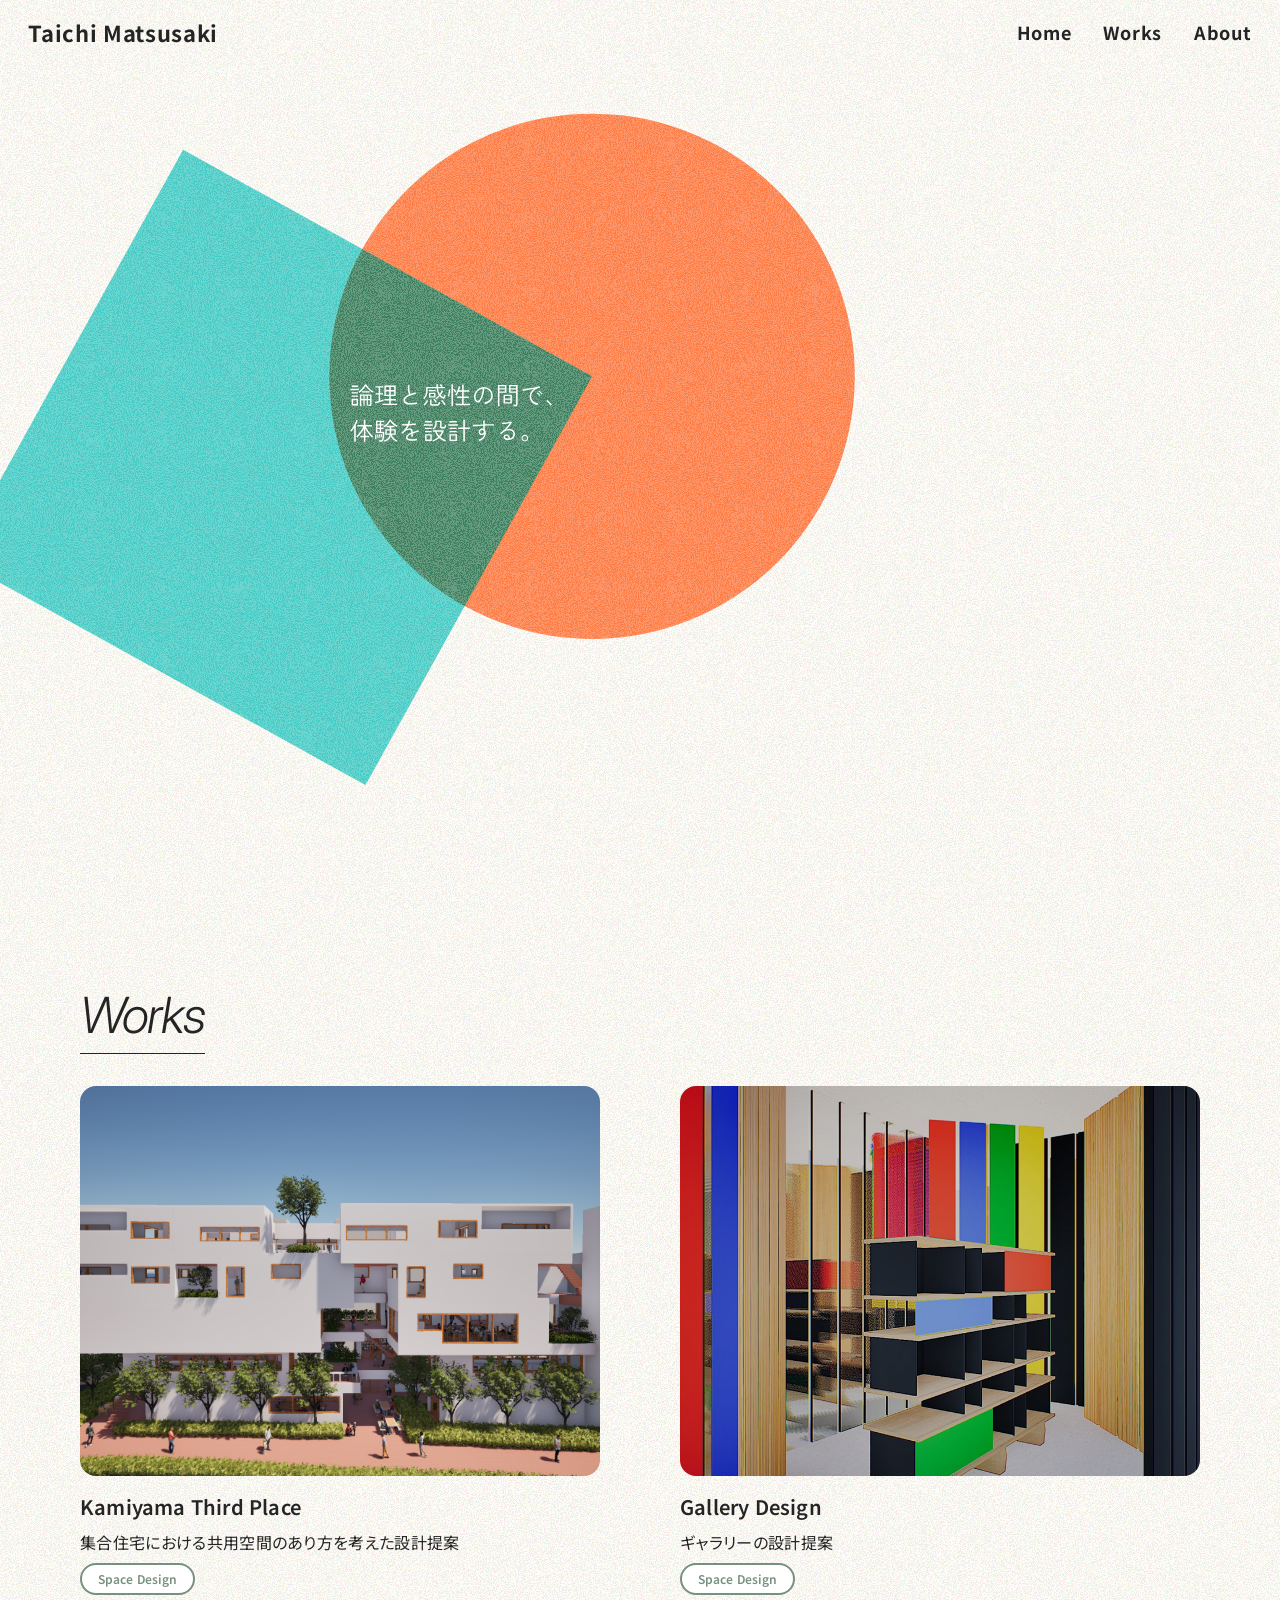
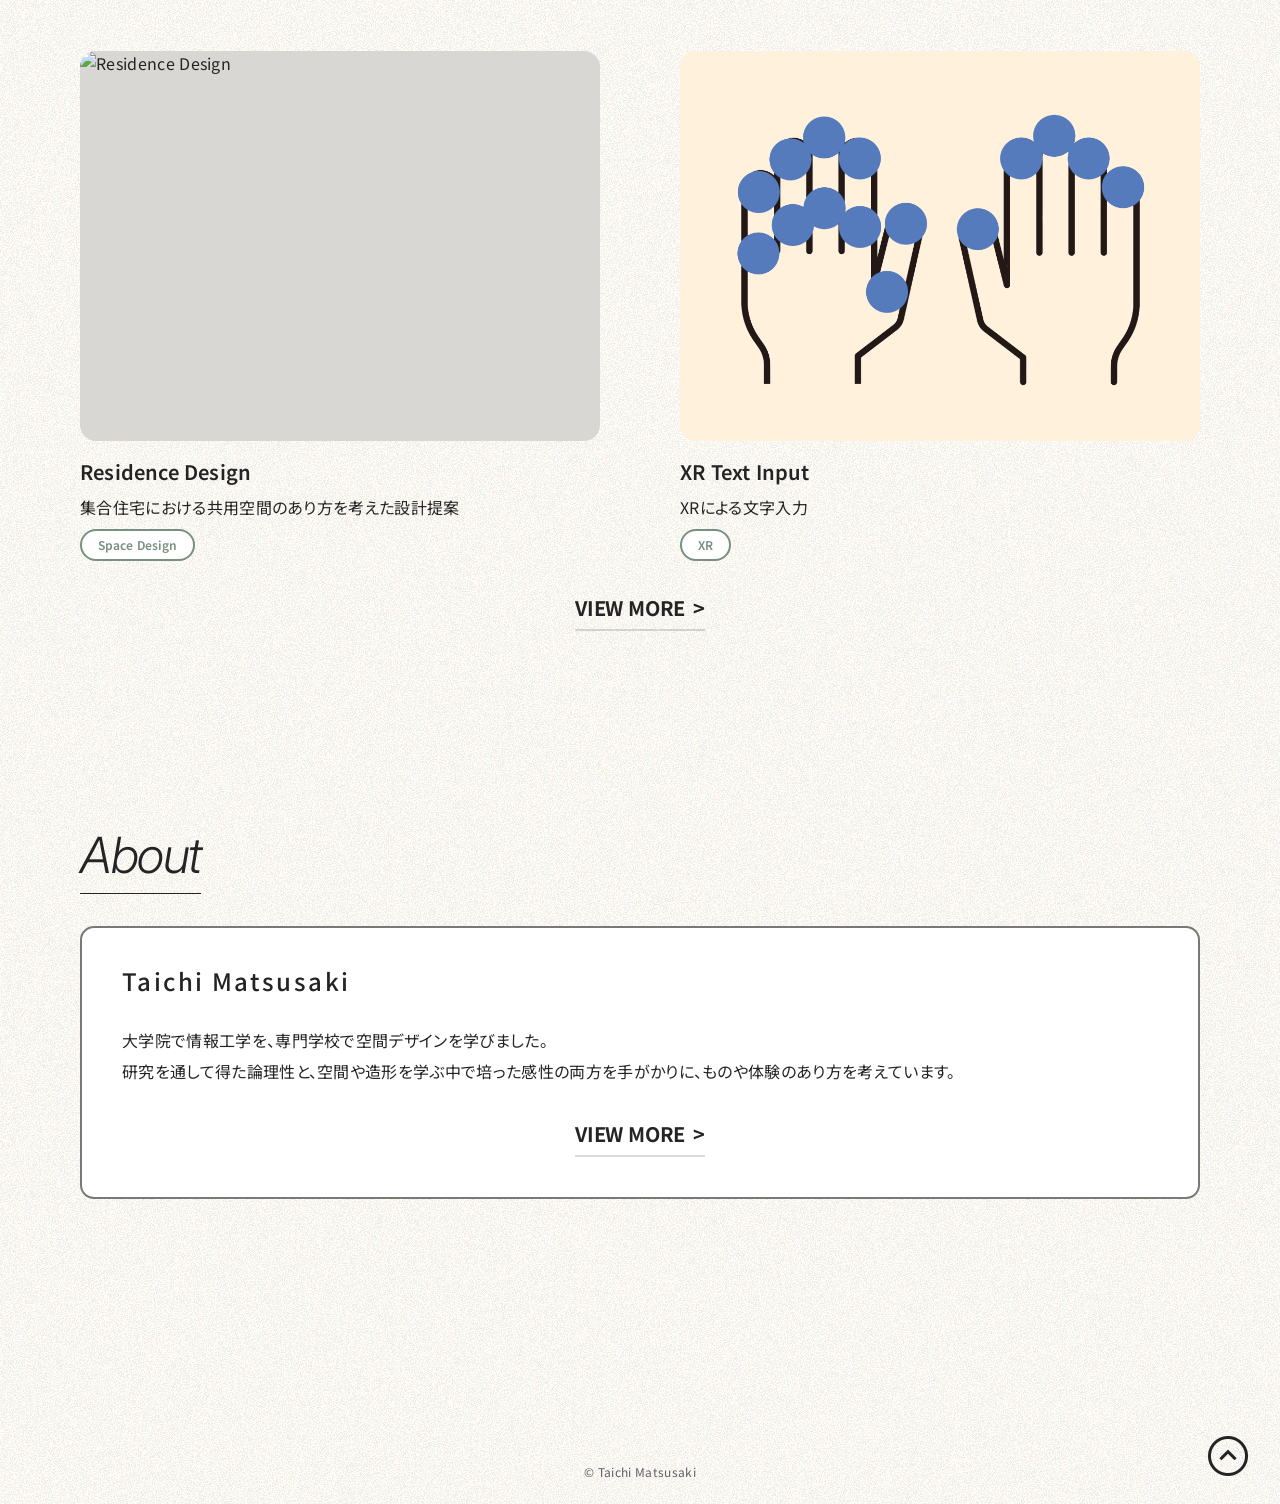
==== index.html @ 53a99a80 "Initial portfolio site" ====
<!DOCTYPE html>
<html lang="ja">
  <head>
    <meta charset="UTF-8" />
    <meta name="viewport" content="width=device-width, initial-scale=1.0" />
    <title>Taichi Matsusaki Portfolio</title>
    <link rel="stylesheet" href="./styles.css" />
    <script>
      window.addEventListener("load", () => {
        const navigationEntry = performance.getEntriesByType?.("navigation")?.[0];
        const isReload =
          navigationEntry?.type === "reload" ||
          (!navigationEntry && window.performance?.navigation?.type === 1);

        if (isReload) {
          window.scrollTo(0, 0);
        }

        document.body.classList.add("page-ready");

        const menuButton = document.querySelector(".top-menu-toggle");
        const navigation = document.querySelector(".top-nav");

        if (!menuButton || !navigation) {
          return;
        }

        const closeMenu = () => {
          menuButton.setAttribute("aria-expanded", "false");
          document.body.classList.remove("nav-open");
        };

        menuButton.addEventListener("click", () => {
          const expanded = menuButton.getAttribute("aria-expanded") === "true";
          menuButton.setAttribute("aria-expanded", String(!expanded));
          document.body.classList.toggle("nav-open", !expanded);
        });

        navigation.querySelectorAll("a").forEach((link) => {
          link.addEventListener("click", closeMenu);
        });

        window.matchMedia("(min-width: 641px)").addEventListener("change", (event) => {
          if (event.matches) {
            closeMenu();
          }
        });
      });
    </script>
  </head>
  <body class="top-entry">
    <div class="page-shell top-page" id="top">
      <header class="top-header">
        <a class="top-logo" href="./index.html">Taichi Matsusaki</a>
        <button
          class="top-menu-toggle material-symbols-outlined"
          type="button"
          aria-label="メニューを開く"
          aria-controls="top-navigation"
          aria-expanded="false"
        >
          menu
        </button>
        <nav class="top-nav" id="top-navigation" aria-label="Primary navigation">
          <a href="./index.html">Home</a>
          <a href="./works/index.html">Works</a>
          <a href="./about/index.html">About</a>
        </nav>
      </header>

      <main class="top-main">
        <section class="top-hero">
          <div class="hero-art" aria-hidden="true">
            <img src="./images/motif.svg" alt="" />
          </div>
        </section>

        <section class="works-section" id="works">
          <div class="section-title">
            <h2>Works</h2>
          </div>

          <div class="works-grid">
            <article class="work-item">
              <a class="work-link" href="./works/works_detail/index.html">
                <div class="work-thumb">
                  <img src="./images/Kamiyama_thumb.png" alt="Kamiyama Third Place" />
                </div>
                <div class="work-body">
                  <h3>Kamiyama Third Place</h3>
                  <p>集合住宅における共用空間のあり方を考えた設計提案</p>
                  <span class="work-chip">Space Design</span>
                </div>
              </a>
            </article>

            <article class="work-item">
              <a class="work-link" href="./works/works_detail/index.html">
                <div class="work-thumb">
                  <img src="./images/gallery-design-thumb.jpg" alt="Gallery Design" />
                </div>
                <div class="work-body">
                  <h3>Gallery Design</h3>
                  <p>ギャラリーの設計提案</p>
                  <span class="work-chip">Space Design</span>
                </div>
              </a>
            </article>

            <article class="work-item">
              <a class="work-link" href="./works/works_detail/index.html">
                <div class="work-thumb">
                  <img src="./images/residence_thumb.png" alt="Residence Design" />
                </div>
                <div class="work-body">
                  <h3>Residence Design</h3>
                  <p>集合住宅における共用空間のあり方を考えた設計提案</p>
                  <span class="work-chip">Space Design</span>
                </div>
              </a>
            </article>

            <article class="work-item work-item-xr">
              <a class="work-link" href="./works/works_detail/index.html">
                <div class="work-thumb">
                  <img src="./images/xrInput_thumb.png" alt="XR Text Input" />
                </div>
                <div class="work-body">
                  <h3>XR Text Input</h3>
                  <p>XRによる文字入力</p>
                  <span class="work-chip">XR</span>
                </div>
              </a>
            </article>
          </div>

          <div class="works-more">
            <a href="./works/index.html">VIEW MORE</a>
          </div>
        </section>

        <section class="about-section-top" id="about">
          <div class="section-title">
            <h2>About</h2>
          </div>

          <div class="about-card">
            <h3>Taichi Matsusaki</h3>
            <p>
              大学院で情報工学を、専門学校で空間デザインを学びました。<br />
              研究を通して得た論理性と、空間や造形を学ぶ中で培った感性の両方を手がかりに、ものや体験のあり方を考えています。
            </p>
            <a class="about-card-link" href="./about/index.html">VIEW MORE</a>
          </div>
        </section>
      </main>

      <footer class="top-footer">
        <p>© Taichi Matsusaki</p>
        <a class="back-to-top material-symbols-outlined" href="#top" aria-label="ページ上部へ戻る">expand_circle_up</a>
      </footer>
    </div>
  </body>
</html>
---- styles.css ----
@import url("https://fonts.googleapis.com/css2?family=Inter:ital,wght@1,300;1,400;1,500&family=Material+Symbols+Outlined:opsz,wght,FILL,GRAD@48,400,0,0&family=Noto+Sans+JP:wght@400;500;600;700&family=Zen+Kaku+Gothic+New:wght@300;400;500;700&display=swap");

:root {
  --bg: #fffdf7;
  --text: #242424;
  --muted: #5f6166;
  --accent-green: #78907f;
  --line: rgba(36, 36, 36, 0.16);
  --soft-line: rgba(36, 36, 36, 0.1);
  --accent: #2f47a5;
  --surface: #fbfbf8;
  --card: #ffffff;
  --page-pad: 24px;
  --logo-font: "Noto Sans JP", "Helvetica Neue", Arial, sans-serif;
  --title-font: "Zen Kaku Gothic New", "Noto Sans JP", sans-serif;
  --body-font: "Noto Sans JP", "Helvetica Neue", Arial, sans-serif;
  --shell-pad: clamp(20px, 2.22vw, 32px);
  --bg-image-size: cover;
}

* {
  box-sizing: border-box;
}

html,
body {
  margin: 0;
  min-height: 100%;
}

html {
  scroll-behavior: smooth;
  overscroll-behavior-y: none;
}

body {
  min-width: 320px;
  overflow-x: hidden;
  overflow-y: auto;
  overscroll-behavior-y: none;
  background:
    url("./images/Portfolio_background.svg") center top / var(--bg-image-size) repeat-y,
    var(--bg);
  color: var(--text);
  font-family: var(--body-font);
  letter-spacing: 0.02em;
  font-feature-settings: "palt" 1;
  text-rendering: optimizeLegibility;
  -webkit-font-smoothing: antialiased;
}

.top-entry {
  background:
    url("./images/Portfolio_background.svg") center top / var(--bg-image-size) repeat-y,
    var(--bg);
}

a {
  color: inherit;
  text-decoration: none;
}

.page-shell {
  position: relative;
  min-height: 100dvh;
  padding: 0 var(--shell-pad) 24px;
  opacity: 0;
  transition: opacity 700ms ease;
}

body.page-ready .page-shell {
  opacity: 1;
}

.top-header,
.top-footer {
  width: 100%;
  margin: 0 auto;
}

.top-main {
  width: min(1376px, 100%);
  margin: 0 auto;
}

.works-page-main {
  width: min(1120px, 100%);
  margin: 0 auto;
}

.about-page-main {
  width: min(1120px, 100%);
  margin: 0 auto;
}

.top-page {
  padding-top: 0;
}

.top-header {
  position: sticky;
  top: 0;
  z-index: 20;
  display: flex;
  align-items: center;
  justify-content: space-between;
  gap: 1rem;
  width: calc(100% + (var(--shell-pad) * 2));
  margin: 0 calc(var(--shell-pad) * -1);
  padding-left: var(--shell-pad);
  padding-right: var(--shell-pad);
  padding-top: 16px;
  padding-bottom: 16px;
  background: transparent;
}

.top-header::before {
  content: "";
  position: absolute;
  inset: 0;
  left: 50%;
  width: 100vw;
  z-index: -1;
  transform: translateX(-50%);
  background:
    url("./images/Portfolio_background.svg") center top / var(--bg-image-size) repeat-y,
    var(--bg);
  background-position: center -1px;
}

.material-symbols-outlined {
  font-family: "Material Symbols Outlined";
  font-weight: normal;
  font-style: normal;
  line-height: 1;
  letter-spacing: normal;
  text-transform: none;
  display: inline-block;
  white-space: nowrap;
  direction: ltr;
  -webkit-font-smoothing: antialiased;
}

.top-logo {
  font-family: var(--logo-font);
  font-size: 22px;
  font-weight: 700;
  letter-spacing: 0.03em;
  transition:
    opacity 220ms ease,
    filter 220ms ease;
}

.top-nav {
  display: flex;
  align-items: center;
  gap: 2rem;
}

.top-menu-toggle {
  display: none;
  align-items: center;
  justify-content: center;
  padding: 0;
  border: 0;
  background: transparent;
  color: var(--text);
  cursor: pointer;
}

.top-nav a {
  color: var(--text);
  font-size: 18px;
  font-weight: 700;
  letter-spacing: 0.04em;
  transition:
    opacity 220ms ease,
    filter 220ms ease;
}

.top-main {
  display: grid;
  gap: 64px;
  padding: 24px 0 64px;
}

.works-page-main {
  display: grid;
  gap: 64px;
  padding: 24px 0 64px;
}

.about-page-main {
  display: grid;
  gap: 64px;
  padding: 24px 0 64px;
}

.top-hero {
  position: relative;
  min-height: clamp(360px, 43.06vw, 620px);
  width: min(1376px, calc(100vw - (var(--shell-pad) * 2)));
  margin: 0 0 0 calc(50% - 50vw + var(--shell-pad));
}

@media (min-width: 1921px) {
  .top-hero {
    width: 1376px;
    margin-left: calc(688px - 50vw + var(--shell-pad));
  }
}

.hero-art {
  position: absolute;
  inset: 0;
}

.hero-art img {
  position: absolute;
  top: clamp(-104px, -7.22vw, -8px);
  left: clamp(-92px, -6.39vw, -20px);
  width: clamp(420px, 79.17vw, 1140px);
  height: auto;
  object-fit: contain;
  opacity: 0;
  transition: opacity 1000ms ease 500ms;
}

body.page-ready .hero-art img {
  opacity: 1;
}

.about-card h3,
.section-title h1,
.section-title h2 {
  font-family: var(--title-font);
}

.about-card h3 {
  margin: 0;
  font-weight: 700;
  letter-spacing: -0.02em;
}

.works-section,
.about-section-top {
  display: grid;
  gap: 32px;
}

.works-section {
  width: min(1120px, 100%);
  margin: 288px auto 0;
  scroll-margin-top: 144px;
}

.works-page-intro {
  display: grid;
  gap: 24px;
  width: min(760px, 100%);
  padding-top: 40px;
}

.about-page-intro {
  display: grid;
  gap: 24px;
  width: min(760px, 100%);
  padding-top: 40px;
}

.works-page-intro h1 {
  margin: 0;
  font-size: clamp(44px, 3.89vw, 56px);
  line-height: 1;
  font-family: var(--title-font);
  font-weight: 500;
  letter-spacing: -0.01em;
}

.works-page-intro p {
  margin: 0;
  color: var(--text);
  font-size: 16px;
  line-height: 1.9;
}

.about-page-content {
  display: grid;
  gap: 80px;
  width: min(760px, 100%);
  margin: 0 auto;
}

.about-page-block {
  display: grid;
  gap: 24px;
}

.about-page-block h2 {
  margin: 0;
  font-size: 32px;
  line-height: 1.1;
  font-family: var(--title-font);
  font-style: normal;
  font-weight: 500;
  letter-spacing: -0.01em;
}

.about-page-prose {
  display: grid;
  gap: 16px;
}

.about-page-prose p {
  margin: 0;
  color: var(--text);
  font-size: 16px;
  line-height: 1.95;
}

.about-page-tags {
  display: flex;
  flex-wrap: wrap;
  gap: 12px;
}

.works-section-page {
  width: 100%;
  margin: 0;
}

.section-title h1,
.section-title h2 {
  display: inline-block;
  margin: 0;
  padding-bottom: 12px;
  border-bottom: 1px solid var(--text);
  font-size: clamp(44px, 3.89vw, 56px);
  line-height: 1;
  font-family: "Inter", "Noto Sans JP", sans-serif;
  font-style: italic;
  font-weight: 300;
  letter-spacing: -0.03em;
}

.works-grid {
  display: grid;
  grid-template-columns: repeat(2, minmax(0, 1fr));
  gap: 56px 80px;
}

.work-link {
  display: block;
  transition:
    transform 260ms ease,
    filter 260ms ease;
}

.work-thumb {
  width: 100%;
  aspect-ratio: 4 / 3;
  display: grid;
  place-items: center;
  overflow: hidden;
  border-radius: 16px;
  background: #d9d7d3;
}

.work-thumb img {
  width: 100%;
  height: 100%;
  object-fit: cover;
  display: block;
  transition:
    transform 420ms ease,
    filter 260ms ease;
}

.work-body {
  display: grid;
  gap: 0.5rem;
  padding-top: 16px;
}

.work-body h3 {
  margin: 0;
  font-family: var(--body-font);
  font-size: 20px;
  font-weight: 600;
  letter-spacing: 0.01em;
  transition: opacity 220ms ease;
}

.work-body p {
  margin: 0;
  color: var(--text);
  font-size: 16px;
  line-height: 1.65;
  transition: opacity 220ms ease;
}

.work-chip {
  display: inline-flex;
  align-items: center;
  justify-content: center;
  width: fit-content;
  min-height: 32px;
  padding: 8px 16px;
  border: 2px solid var(--accent-green);
  border-radius: 999px;
  background: #ffffff;
  color: var(--accent-green);
  font-size: 12px;
  font-weight: 600;
  line-height: 1;
  letter-spacing: 0.01em;
  transition: opacity 220ms ease;
}

.works-more {
  display: flex;
  justify-content: center;
  padding-top: 0;
}

.works-more a,
.about-card-link,
.detail-back-link {
  display: inline-flex;
  align-items: center;
  gap: 0.5rem;
  padding-bottom: 0.45rem;
  border-bottom: 2px solid rgba(47, 47, 49, 0.18);
  font-size: 20px;
  font-weight: 700;
  letter-spacing: -0.01em;
  position: relative;
  transition:
    gap 220ms ease,
    border-color 220ms ease,
    opacity 220ms ease;
}

.works-more a::after,
.about-card-link::after,
.detail-back-link::after {
  content: ">";
}

.works-more a::before,
.about-card-link::before,
.detail-back-link::before {
  content: "";
  position: absolute;
  left: 0;
  bottom: -2px;
  width: 0;
  height: 3px;
  background: var(--accent-green);
  transition: width 240ms ease;
}

.about-section-top {
  width: min(1120px, 100%);
  margin: 136px auto 0;
  scroll-margin-top: 144px;
}

.about-card {
  display: grid;
  gap: 32px;
  padding: 40px;
  border: 2px solid #797979;
  border-radius: 14px;
  background: var(--card);
}

.about-card h3 {
  font-family: var(--body-font);
  font-size: 24px;
  font-weight: 500;
  letter-spacing: 0.1em;
  line-height: 1.05;
}

.about-card p {
  margin: 0;
  color: var(--text);
  font-size: 16px;
  line-height: 1.95;
}

.about-card-link {
  justify-self: center;
}

.detail-back-link-wrap {
  width: 100%;
  display: flex;
  justify-content: center;
}

.top-footer {
  display: flex;
  align-items: center;
  justify-content: center;
  position: relative;
  min-height: 80px;
  padding: 200px 0 0;
}

.top-footer p {
  margin: 0;
  color: var(--muted);
  font-size: 12px;
}

.back-to-top {
  position: absolute;
  right: 0;
  bottom: 0;
  font-size: 48px;
  font-variation-settings: "FILL" 0, "wght" 400, "GRAD" 0, "opsz" 48;
  transition:
    transform 220ms ease,
    opacity 220ms ease;
}

@media (hover: hover) and (pointer: fine) {
  .top-logo:hover,
  .top-nav a:hover {
    opacity: 0.48;
    filter: none;
  }

  .work-link:hover {
    transform: translateY(-4px);
    filter: drop-shadow(0 18px 28px rgba(36, 36, 36, 0.08));
  }

  .work-link:hover .work-body h3,
  .work-link:hover .work-body p,
  .work-link:hover .work-chip {
    opacity: 0.6;
  }

  .work-link:hover .work-thumb img {
    transform: scale(1.03);
    filter: contrast(1.08) brightness(0.98);
  }

  .work-item-xr .work-link:hover .work-thumb img {
    filter: none;
  }

  .works-more a:hover,
  .about-card-link:hover,
  .detail-back-link:hover {
    gap: 0.8rem;
    border-color: rgba(36, 36, 36, 0.34);
  }

  .works-more a:hover::before,
  .about-card-link:hover::before,
  .detail-back-link:hover::before {
    width: 100%;
  }

  .back-to-top:hover {
    transform: translateY(-3px);
    opacity: 0.48;
    filter: none;
  }
}

.detail-page {
  overflow-y: auto;
  overflow-x: hidden;
}

@media (prefers-reduced-motion: reduce) {
  .page-shell {
    opacity: 1;
    transition: none;
  }

  .hero-art img {
    opacity: 1;
    transition: none;
  }
}

.detail-main {
  width: min(1120px, 100%);
  margin: 0 auto;
  display: grid;
  gap: 72px;
  padding: 32px 0 0;
  justify-items: center;
}

.detail-intro {
  display: grid;
  gap: 0;
  width: min(760px, 100%);
  justify-items: center;
}

.detail-tags,
.detail-intro h1 {
  justify-self: start;
}

.detail-tags {
  margin-bottom: 32px;
}

.detail-tags {
  display: flex;
  flex-wrap: wrap;
  gap: 0.55rem;
}

.detail-tag {
  display: inline-flex;
  align-items: center;
  justify-content: center;
  min-height: 32px;
  padding: 8px 16px;
  border: 2px solid var(--accent-green);
  border-radius: 999px;
  background: #ffffff;
  color: var(--accent-green);
  font-size: 12px;
  font-weight: 600;
  letter-spacing: 0.01em;
  white-space: nowrap;
}

.detail-intro h1 {
  margin: 0;
  font-family: var(--body-font);
  font-size: clamp(40px, 4.45vw, 56px);
  font-weight: 600;
  line-height: 1.02;
  letter-spacing: -0.02em;
  margin-bottom: 40px;
}

.detail-hero-media,
.detail-lead {
  width: min(760px, 100%);
}

.detail-hero-media,
.detail-gallery-item,
.detail-inline-media {
  overflow: hidden;
  border-radius: 16px;
  background: #d9d7d3;
}

.detail-hero-media img,
.detail-gallery-item img,
.detail-inline-media img {
  width: 100%;
  height: 100%;
  object-fit: cover;
  display: block;
}

.detail-hero-media {
  aspect-ratio: 4 / 3;
  margin-bottom: 32px;
}

.detail-prose p,
.detail-process-item p {
  margin: 0;
  line-height: 1.95;
  color: var(--text);
}

.detail-article {
  display: grid;
  gap: 80px;
  max-width: 760px;
  justify-items: center;
}

.detail-block {
  display: grid;
  gap: 24px;
  width: 100%;
}

.detail-block h2,
.detail-block h3 {
  margin: 0;
  font-family: var(--title-font);
  font-weight: 550;
  letter-spacing: -0.01em;
}

.detail-block h2 {
  font-size: 32px;
  line-height: 1.1;
  font-family: var(--title-font);
  font-style: normal;
  font-weight: 500;
  letter-spacing: -0.01em;
}

.detail-block h3 {
  font-family: var(--body-font);
  font-size: 24px;
  font-weight: 600;
  letter-spacing: 0.01em;
}

.detail-prose {
  display: grid;
  gap: 16px;
  max-width: 760px;
}

.detail-process-list {
  display: grid;
  gap: 24px;
}

.detail-process-item {
  display: grid;
  grid-template-columns: 52px minmax(0, 1fr);
  gap: 1rem;
  align-items: start;
  padding: 0;
}

.detail-process-item span {
  display: inline-flex;
  justify-content: center;
  padding-top: 0.1rem;
  color: var(--muted);
  font-size: 12px;
  letter-spacing: 0.12em;
  text-transform: uppercase;
}

.detail-gallery {
  display: grid;
  grid-template-columns: repeat(2, minmax(0, 1fr));
  gap: 32px;
}

.detail-gallery-item {
  aspect-ratio: 4 / 3;
}

.detail-inline-media {
  aspect-ratio: 4 / 3;
}

.detail-inline-media-wide {
  aspect-ratio: 16 / 9;
}

@media (max-width: 1280px) {
}

@media (max-width: 1175px) {
  .works-grid {
    gap: clamp(32px, 4.4vw, 56px) clamp(32px, 5.2vw, 64px);
  }
}

@media (max-width: 640px) {
  .top-main,
  .works-page-main,
  .about-page-main,
  .top-footer {
    width: 100%;
  }

  .top-header {
    width: calc(100% + (var(--shell-pad) * 2));
    margin: 0 calc(var(--shell-pad) * -1);
  }

  .top-menu-toggle {
    display: inline-flex;
    font-size: 32px;
    line-height: 1;
  }

  .top-nav {
    position: absolute;
    top: calc(100% + 8px);
    right: var(--shell-pad);
    display: grid;
    gap: 0.85rem;
    min-width: 140px;
    padding: 0.9rem 0.85rem;
    border: 1px solid rgba(36, 36, 36, 0.12);
    border-radius: 14px;
    background:
      url("./images/Portfolio_background.svg") center top / var(--bg-image-size) repeat-y,
      var(--bg);
    box-shadow: 0 14px 32px rgba(36, 36, 36, 0.08);
    opacity: 0;
    visibility: hidden;
    transform: translateY(-8px);
    transition:
      opacity 220ms ease,
      transform 220ms ease,
      visibility 220ms ease;
  }

  .top-nav a {
    font-size: 18px;
    text-align: center;
  }

  .nav-open .top-nav {
    opacity: 1;
    visibility: visible;
    transform: translateY(0);
  }

  .top-main {
    gap: 24px;
    padding-top: 0.8rem;
  }

  .works-page-main {
    gap: 40px;
    padding-top: 0.8rem;
  }

  .about-page-main {
    gap: 40px;
    padding-top: 0.8rem;
  }

  .top-hero {
    min-height: clamp(160px, 22vw, 220px);
    width: 100%;
    margin-left: 0;
  }

  .hero-art img {
    left: clamp(-120px, -10vw, -96px);
    width: clamp(360px, 108vw, 520px);
  }

  .works-section,
  .about-section-top {
    width: 100%;
  }

  .works-page-intro {
    gap: 20px;
    padding-top: 16px;
  }

  .about-page-intro {
    gap: 20px;
    padding-top: 16px;
  }

  .about-page-content {
    gap: 56px;
  }

  .works-grid {
    grid-template-columns: 1fr;
    gap: 2.1rem;
  }

  .works-more {
    padding-top: 0;
  }

  .work-link {
    display: grid;
  }

  .about-card {
    padding: 32px 24px;
  }

  .back-to-top {
    top: auto;
    bottom: 0;
  }

  .detail-topbar {
    align-items: flex-start;
    flex-direction: column;
    margin-bottom: 1.5rem;
  }

  .detail-main {
    gap: 48px;
    padding-top: 24px;
  }

  .detail-article {
    gap: 56px;
  }

  .detail-gallery {
    grid-template-columns: 1fr;
    gap: 24px;
  }
}

@media (max-width: 380px) {
  .page-shell {
    padding-left: 16px;
    padding-right: 16px;
  }

  .top-main,
  .works-page-main,
  .about-page-main,
  .works-section,
  .about-section-top,
  .top-footer {
    width: 100%;
    margin-left: auto;
    margin-right: auto;
  }

  .top-header {
    width: calc(100% + 32px);
    margin: 0 -16px;
    padding-left: 16px;
    padding-right: 16px;
  }

  .top-nav {
    right: 0;
    min-width: 128px;
  }

  .hero-art img {
    left: -132px;
    width: min(370px, 112vw);
  }
}

@media (max-width: 700px) {
  .hero-art img {
    left: clamp(-108px, -8vw, -92px);
  }
}
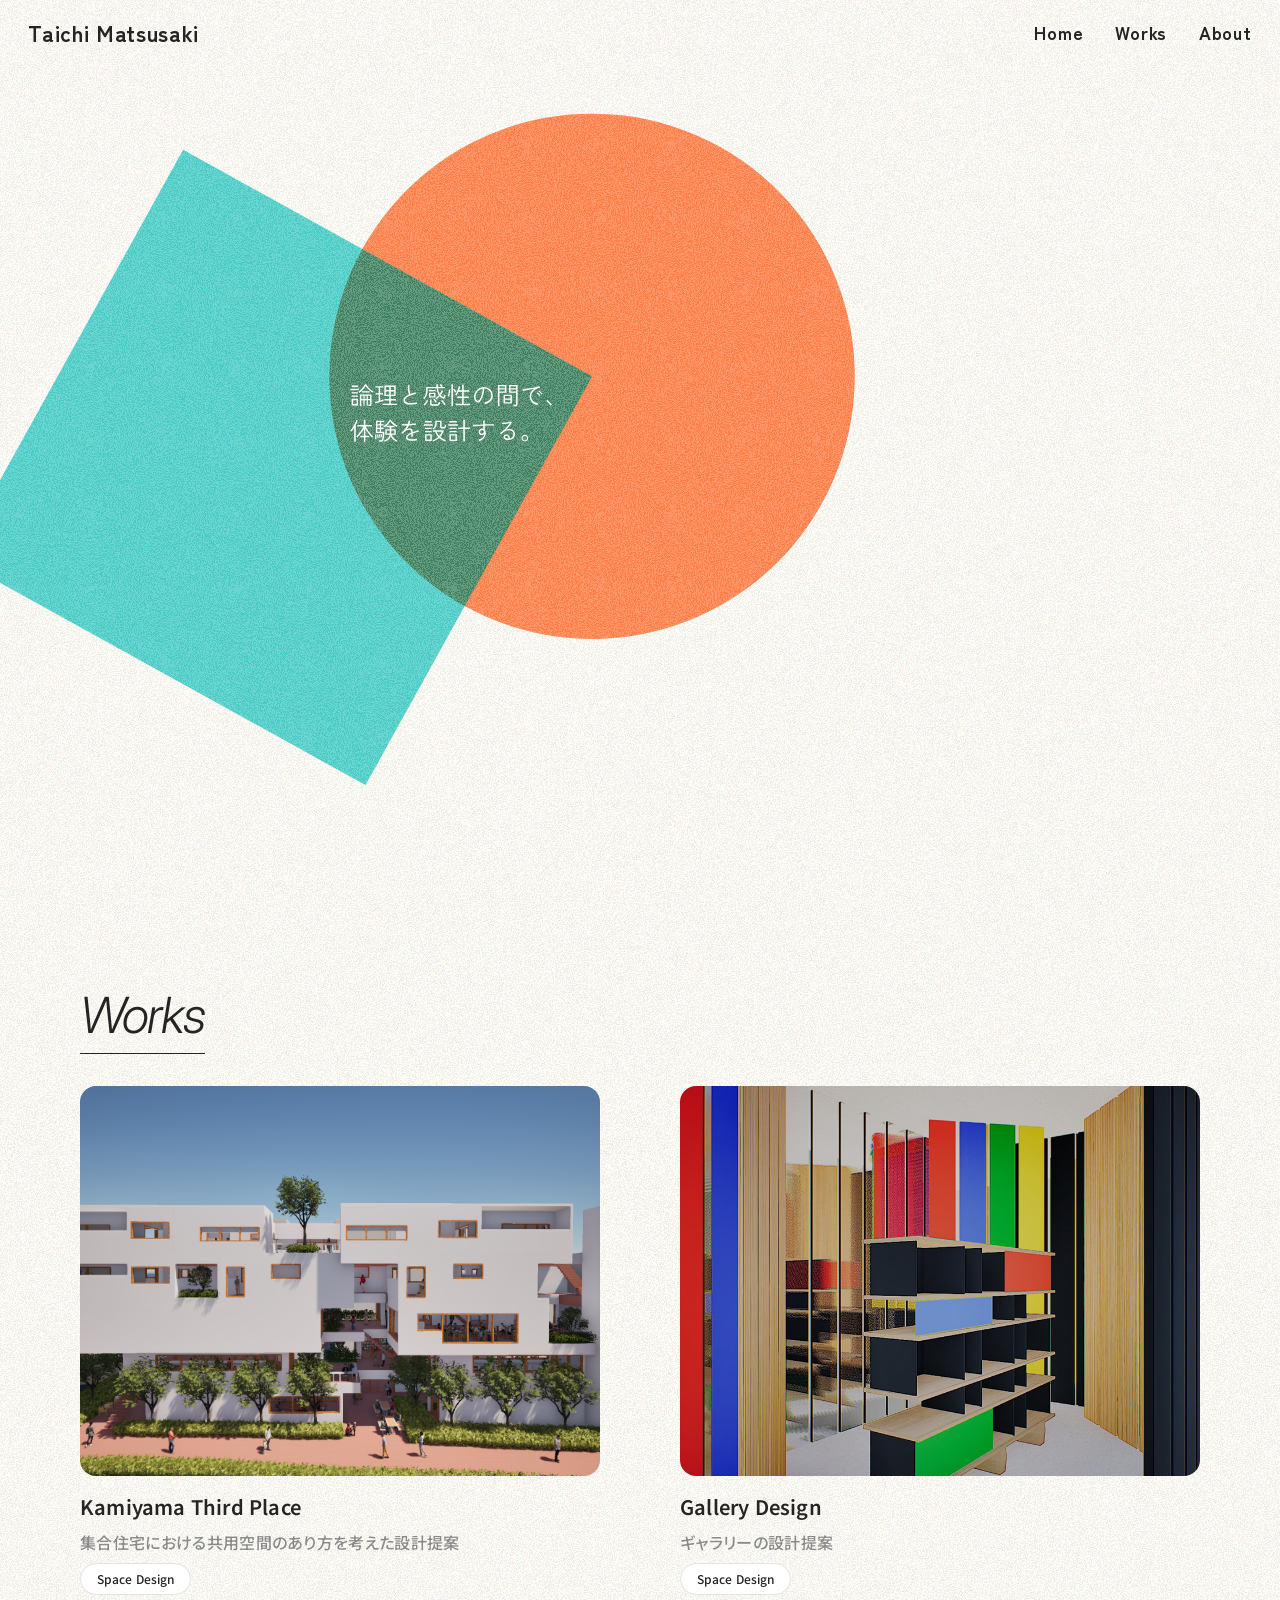
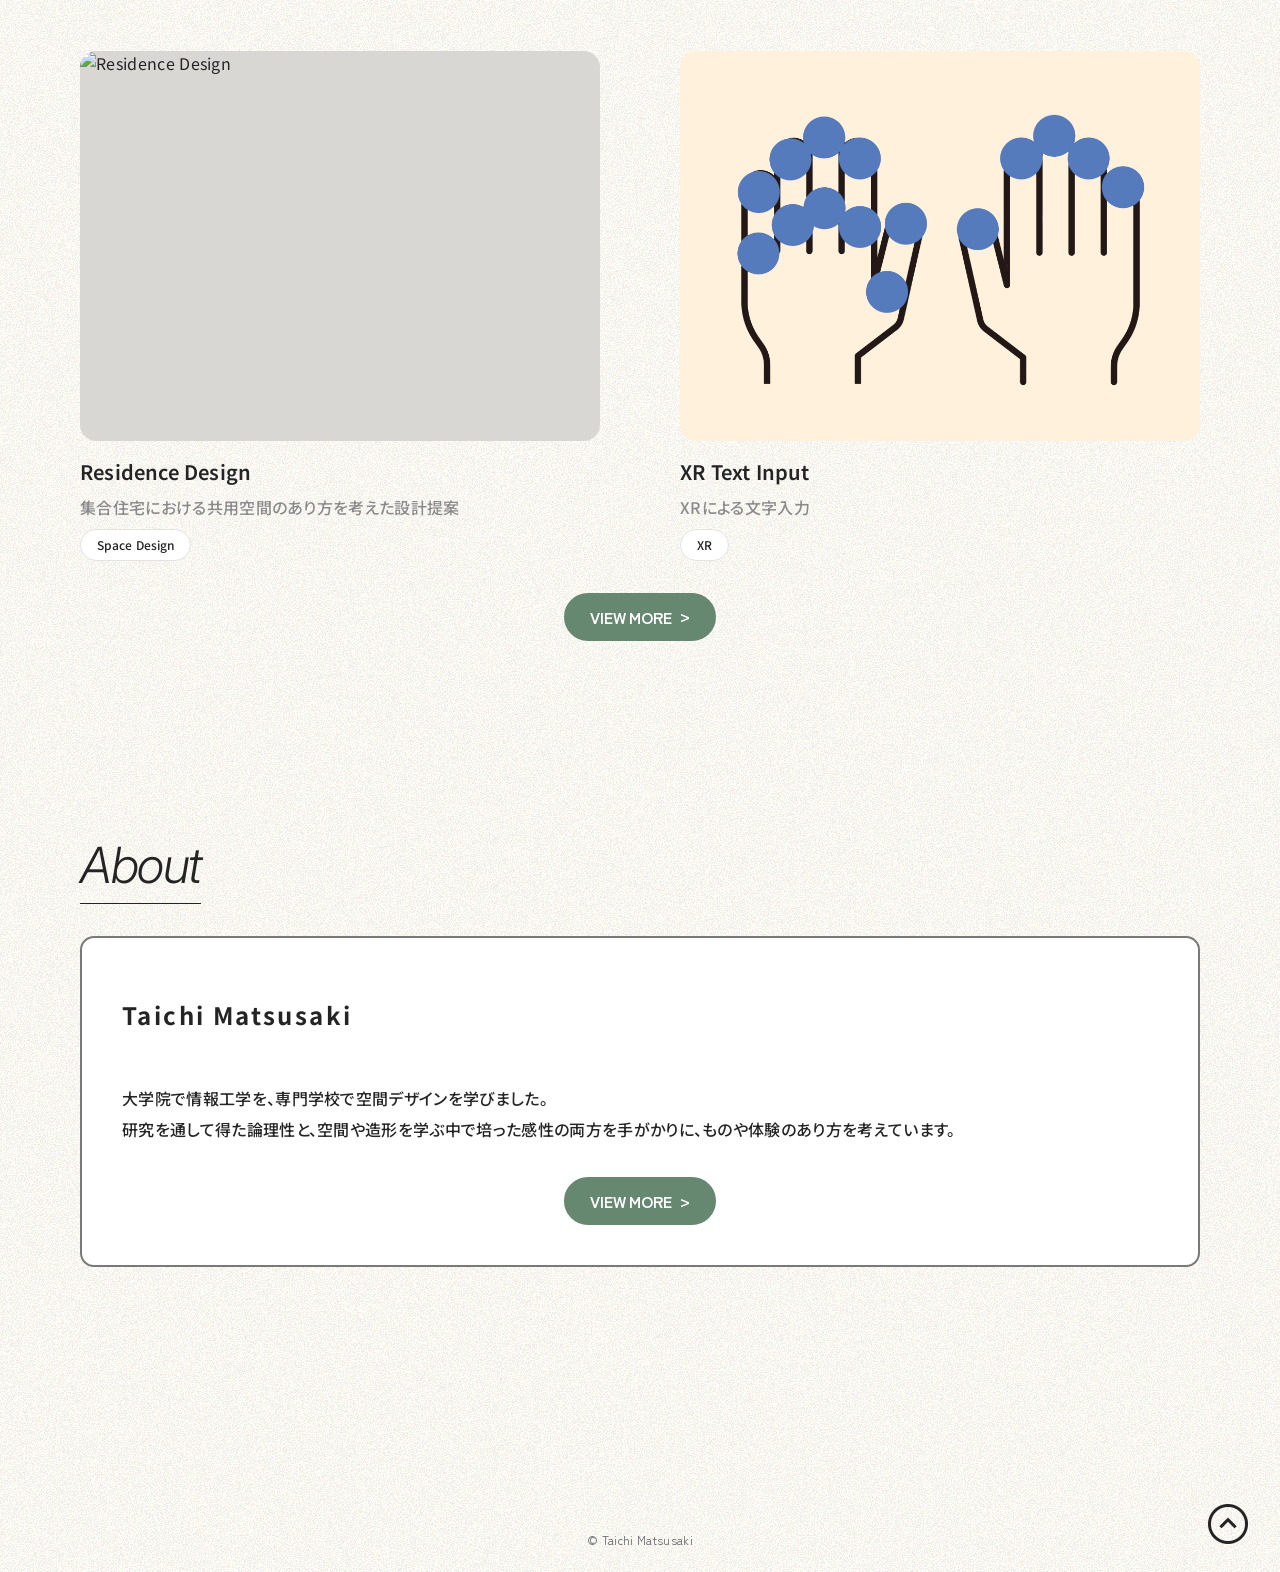
==== commit c3799d87: "リファクタリング" ====
--- a/index.html
+++ b/index.html
@@ -5,48 +5,7 @@
     <meta name="viewport" content="width=device-width, initial-scale=1.0" />
     <title>Taichi Matsusaki Portfolio</title>
     <link rel="stylesheet" href="./styles.css" />
-    <script>
-      window.addEventListener("load", () => {
-        const navigationEntry = performance.getEntriesByType?.("navigation")?.[0];
-        const isReload =
-          navigationEntry?.type === "reload" ||
-          (!navigationEntry && window.performance?.navigation?.type === 1);
-
-        if (isReload) {
-          window.scrollTo(0, 0);
-        }
-
-        document.body.classList.add("page-ready");
-
-        const menuButton = document.querySelector(".top-menu-toggle");
-        const navigation = document.querySelector(".top-nav");
-
-        if (!menuButton || !navigation) {
-          return;
-        }
-
-        const closeMenu = () => {
-          menuButton.setAttribute("aria-expanded", "false");
-          document.body.classList.remove("nav-open");
-        };
-
-        menuButton.addEventListener("click", () => {
-          const expanded = menuButton.getAttribute("aria-expanded") === "true";
-          menuButton.setAttribute("aria-expanded", String(!expanded));
-          document.body.classList.toggle("nav-open", !expanded);
-        });
-
-        navigation.querySelectorAll("a").forEach((link) => {
-          link.addEventListener("click", closeMenu);
-        });
-
-        window.matchMedia("(min-width: 641px)").addEventListener("change", (event) => {
-          if (event.matches) {
-            closeMenu();
-          }
-        });
-      });
-    </script>
+    <script src="./site.js" defer></script>
   </head>
   <body class="top-entry">
     <div class="page-shell top-page" id="top">
--- a/styles.css
+++ b/styles.css
@@ -1,18 +1,12 @@
-@import url("https://fonts.googleapis.com/css2?family=Inter:ital,wght@1,300;1,400;1,500&family=Material+Symbols+Outlined:opsz,wght,FILL,GRAD@48,400,0,0&family=Noto+Sans+JP:wght@400;500;600;700&family=Zen+Kaku+Gothic+New:wght@300;400;500;700&display=swap");
+@import url("https://fonts.googleapis.com/css2?family=Inter:ital,wght@1,300;1,400;1,500&family=Material+Symbols+Outlined:opsz,wght,FILL,GRAD@48,400,0,0&family=Noto+Sans+JP:wght@400;500;600;700&family=Zen+Kaku+Gothic+New:wght@300;400;500;700;900&display=swap");
 
 :root {
   --bg: #fffdf7;
   --text: #242424;
   --muted: #5f6166;
-  --accent-green: #78907f;
-  --line: rgba(36, 36, 36, 0.16);
-  --soft-line: rgba(36, 36, 36, 0.1);
-  --accent: #2f47a5;
-  --surface: #fbfbf8;
+  --accent-green: #668770;
   --card: #ffffff;
-  --page-pad: 24px;
   --logo-font: "Noto Sans JP", "Helvetica Neue", Arial, sans-serif;
-  --title-font: "Zen Kaku Gothic New", "Noto Sans JP", sans-serif;
   --body-font: "Noto Sans JP", "Helvetica Neue", Arial, sans-serif;
   --shell-pad: clamp(20px, 2.22vw, 32px);
   --bg-image-size: cover;
@@ -78,19 +72,19 @@
   margin: 0 auto;
 }
 
+.top-main,
+.works-page-main,
+.about-page-main {
+  margin: 0 auto;
+}
+
 .top-main {
   width: min(1376px, 100%);
-  margin: 0 auto;
-}
-
-.works-page-main {
-  width: min(1120px, 100%);
-  margin: 0 auto;
-}
-
+}
+
+.works-page-main,
 .about-page-main {
   width: min(1120px, 100%);
-  margin: 0 auto;
 }
 
 .top-page {
@@ -105,10 +99,8 @@
   align-items: center;
   justify-content: space-between;
   gap: 1rem;
-  width: calc(100% + (var(--shell-pad) * 2));
-  margin: 0 calc(var(--shell-pad) * -1);
-  padding-left: var(--shell-pad);
-  padding-right: var(--shell-pad);
+  width: 100%;
+  margin: 0;
   padding-top: 16px;
   padding-bottom: 16px;
   background: transparent;
@@ -142,7 +134,7 @@
 }
 
 .top-logo {
-  font-family: var(--logo-font);
+  font-family: "Zen Kaku Gothic New", "Noto Sans JP", sans-serif;
   font-size: 22px;
   font-weight: 700;
   letter-spacing: 0.03em;
@@ -169,6 +161,7 @@
 }
 
 .top-nav a {
+  font-family: "Zen Kaku Gothic New", "Noto Sans JP", sans-serif;
   color: var(--text);
   font-size: 18px;
   font-weight: 700;
@@ -178,18 +171,8 @@
     filter 220ms ease;
 }
 
-.top-main {
-  display: grid;
-  gap: 64px;
-  padding: 24px 0 64px;
-}
-
-.works-page-main {
-  display: grid;
-  gap: 64px;
-  padding: 24px 0 64px;
-}
-
+.top-main,
+.works-page-main,
 .about-page-main {
   display: grid;
   gap: 64px;
@@ -230,18 +213,6 @@
   opacity: 1;
 }
 
-.about-card h3,
-.section-title h1,
-.section-title h2 {
-  font-family: var(--title-font);
-}
-
-.about-card h3 {
-  margin: 0;
-  font-weight: 700;
-  letter-spacing: -0.02em;
-}
-
 .works-section,
 .about-section-top {
   display: grid;
@@ -254,36 +225,14 @@
   scroll-margin-top: 144px;
 }
 
-.works-page-intro {
+.works-page-intro,
+.about-page-intro {
   display: grid;
   gap: 24px;
   width: min(760px, 100%);
   padding-top: 40px;
 }
 
-.about-page-intro {
-  display: grid;
-  gap: 24px;
-  width: min(760px, 100%);
-  padding-top: 40px;
-}
-
-.works-page-intro h1 {
-  margin: 0;
-  font-size: clamp(44px, 3.89vw, 56px);
-  line-height: 1;
-  font-family: var(--title-font);
-  font-weight: 500;
-  letter-spacing: -0.01em;
-}
-
-.works-page-intro p {
-  margin: 0;
-  color: var(--text);
-  font-size: 16px;
-  line-height: 1.9;
-}
-
 .about-page-content {
   display: grid;
   gap: 80px;
@@ -298,11 +247,11 @@
 
 .about-page-block h2 {
   margin: 0;
-  font-size: 32px;
+  font-size: 28px;
   line-height: 1.1;
-  font-family: var(--title-font);
+  font-family: "Zen Kaku Gothic New", "Noto Sans JP", sans-serif;
   font-style: normal;
-  font-weight: 500;
+  font-weight: 600;
   letter-spacing: -0.01em;
 }
 
@@ -311,17 +260,23 @@
   gap: 16px;
 }
 
-.about-page-prose p {
+.about-inline-list {
   margin: 0;
   color: var(--text);
   font-size: 16px;
+  font-weight: 500;
+  line-height: 1.6;
+  letter-spacing: 0.02em;
+  word-break: keep-all;
+  overflow-wrap: anywhere;
+}
+
+.about-page-prose p {
+  margin: 0;
+  color: var(--text);
+  font-size: 16px;
+  font-weight: 500;
   line-height: 1.95;
-}
-
-.about-page-tags {
-  display: flex;
-  flex-wrap: wrap;
-  gap: 12px;
 }
 
 .works-section-page {
@@ -393,8 +348,9 @@
 
 .work-body p {
   margin: 0;
-  color: var(--text);
+  color: #8a8a8a;
   font-size: 16px;
+  font-weight: 500;
   line-height: 1.65;
   transition: opacity 220ms ease;
 }
@@ -406,12 +362,12 @@
   width: fit-content;
   min-height: 32px;
   padding: 8px 16px;
-  border: 2px solid var(--accent-green);
+  border: 1px solid #e3e3e3;
   border-radius: 999px;
   background: #ffffff;
-  color: var(--accent-green);
+  color: #242424;
   font-size: 12px;
-  font-weight: 600;
+  font-weight: 500;
   line-height: 1;
   letter-spacing: 0.01em;
   transition: opacity 220ms ease;
@@ -426,18 +382,25 @@
 .works-more a,
 .about-card-link,
 .detail-back-link {
+  font-family: "Zen Kaku Gothic New", "Noto Sans JP", sans-serif;
   display: inline-flex;
   align-items: center;
   gap: 0.5rem;
-  padding-bottom: 0.45rem;
-  border-bottom: 2px solid rgba(47, 47, 49, 0.18);
-  font-size: 20px;
+  justify-content: center;
+  min-height: 48px;
+  padding: 8px 24px;
+  border: 2px solid var(--accent-green);
+  border-radius: 999px;
+  background: var(--accent-green);
+  color: #ffffff;
+  font-size: 16px;
   font-weight: 700;
   letter-spacing: -0.01em;
-  position: relative;
+  line-height: 1;
   transition:
-    gap 220ms ease,
+    background-color 220ms ease,
     border-color 220ms ease,
+    color 220ms ease,
     opacity 220ms ease;
 }
 
@@ -445,19 +408,9 @@
 .about-card-link::after,
 .detail-back-link::after {
   content: ">";
-}
-
-.works-more a::before,
-.about-card-link::before,
-.detail-back-link::before {
-  content: "";
-  position: absolute;
-  left: 0;
-  bottom: -2px;
-  width: 0;
-  height: 3px;
-  background: var(--accent-green);
-  transition: width 240ms ease;
+  position: relative;
+  top: -0.1em;
+  line-height: 1;
 }
 
 .about-section-top {
@@ -478,7 +431,7 @@
 .about-card h3 {
   font-family: var(--body-font);
   font-size: 24px;
-  font-weight: 500;
+  font-weight: 700;
   letter-spacing: 0.1em;
   line-height: 1.05;
 }
@@ -487,6 +440,7 @@
   margin: 0;
   color: var(--text);
   font-size: 16px;
+  font-weight: 500;
   line-height: 1.95;
 }
 
@@ -498,6 +452,11 @@
   width: 100%;
   display: flex;
   justify-content: center;
+}
+
+.works-page-main .detail-back-link-wrap,
+.about-page-main .detail-back-link-wrap {
+  margin-top: 48px;
 }
 
 .top-footer {
@@ -511,6 +470,7 @@
 
 .top-footer p {
   margin: 0;
+  font-family: "Zen Kaku Gothic New", "Noto Sans JP", sans-serif;
   color: var(--muted);
   font-size: 12px;
 }
@@ -549,21 +509,17 @@
     filter: contrast(1.08) brightness(0.98);
   }
 
-  .work-item-xr .work-link:hover .work-thumb img {
-    filter: none;
-  }
-
   .works-more a:hover,
   .about-card-link:hover,
   .detail-back-link:hover {
-    gap: 0.8rem;
-    border-color: rgba(36, 36, 36, 0.34);
-  }
-
-  .works-more a:hover::before,
-  .about-card-link:hover::before,
-  .detail-back-link:hover::before {
-    width: 100%;
+    opacity: 1;
+    background: #ffffff;
+    color: #242424;
+    border-color: var(--accent-green);
+  }
+
+  .work-item-xr .work-link:hover .work-thumb img {
+    filter: none;
   }
 
   .back-to-top:hover {
@@ -612,13 +568,10 @@
 }
 
 .detail-tags {
-  margin-bottom: 32px;
-}
-
-.detail-tags {
   display: flex;
   flex-wrap: wrap;
   gap: 0.55rem;
+  margin-bottom: 32px;
 }
 
 .detail-tag {
@@ -652,8 +605,11 @@
   width: min(760px, 100%);
 }
 
+.detail-lead {
+  font-weight: 500;
+}
+
 .detail-hero-media,
-.detail-gallery-item,
 .detail-inline-media {
   overflow: hidden;
   border-radius: 16px;
@@ -661,7 +617,6 @@
 }
 
 .detail-hero-media img,
-.detail-gallery-item img,
 .detail-inline-media img {
   width: 100%;
   height: 100%;
@@ -674,9 +629,9 @@
   margin-bottom: 32px;
 }
 
-.detail-prose p,
-.detail-process-item p {
-  margin: 0;
+.detail-prose p {
+  margin: 0;
+  font-weight: 500;
   line-height: 1.95;
   color: var(--text);
 }
@@ -694,24 +649,18 @@
   width: 100%;
 }
 
-.detail-block h2,
+.detail-block h2 {
+  margin: 0;
+  font-size: 28px;
+  line-height: 1.1;
+  font-family: "Zen Kaku Gothic New", "Noto Sans JP", sans-serif;
+  font-style: normal;
+  font-weight: 600;
+  letter-spacing: -0.01em;
+}
+
 .detail-block h3 {
   margin: 0;
-  font-family: var(--title-font);
-  font-weight: 550;
-  letter-spacing: -0.01em;
-}
-
-.detail-block h2 {
-  font-size: 32px;
-  line-height: 1.1;
-  font-family: var(--title-font);
-  font-style: normal;
-  font-weight: 500;
-  letter-spacing: -0.01em;
-}
-
-.detail-block h3 {
   font-family: var(--body-font);
   font-size: 24px;
   font-weight: 600;
@@ -724,48 +673,12 @@
   max-width: 760px;
 }
 
-.detail-process-list {
-  display: grid;
-  gap: 24px;
-}
-
-.detail-process-item {
-  display: grid;
-  grid-template-columns: 52px minmax(0, 1fr);
-  gap: 1rem;
-  align-items: start;
-  padding: 0;
-}
-
-.detail-process-item span {
-  display: inline-flex;
-  justify-content: center;
-  padding-top: 0.1rem;
-  color: var(--muted);
-  font-size: 12px;
-  letter-spacing: 0.12em;
-  text-transform: uppercase;
-}
-
-.detail-gallery {
-  display: grid;
-  grid-template-columns: repeat(2, minmax(0, 1fr));
-  gap: 32px;
-}
-
-.detail-gallery-item {
-  aspect-ratio: 4 / 3;
-}
-
 .detail-inline-media {
   aspect-ratio: 4 / 3;
 }
 
 .detail-inline-media-wide {
   aspect-ratio: 16 / 9;
-}
-
-@media (max-width: 1280px) {
 }
 
 @media (max-width: 1175px) {
@@ -783,8 +696,8 @@
   }
 
   .top-header {
-    width: calc(100% + (var(--shell-pad) * 2));
-    margin: 0 calc(var(--shell-pad) * -1);
+    width: 100%;
+    margin: 0;
   }
 
   .top-menu-toggle {
@@ -858,11 +771,7 @@
     width: 100%;
   }
 
-  .works-page-intro {
-    gap: 20px;
-    padding-top: 16px;
-  }
-
+  .works-page-intro,
   .about-page-intro {
     gap: 20px;
     padding-top: 16px;
@@ -872,6 +781,11 @@
     gap: 56px;
   }
 
+  .works-page-main .detail-back-link-wrap,
+  .about-page-main .detail-back-link-wrap {
+    margin-top: 32px;
+  }
+
   .works-grid {
     grid-template-columns: 1fr;
     gap: 2.1rem;
@@ -894,12 +808,6 @@
     bottom: 0;
   }
 
-  .detail-topbar {
-    align-items: flex-start;
-    flex-direction: column;
-    margin-bottom: 1.5rem;
-  }
-
   .detail-main {
     gap: 48px;
     padding-top: 24px;
@@ -907,11 +815,6 @@
 
   .detail-article {
     gap: 56px;
-  }
-
-  .detail-gallery {
-    grid-template-columns: 1fr;
-    gap: 24px;
   }
 }
 
@@ -932,18 +835,6 @@
     margin-right: auto;
   }
 
-  .top-header {
-    width: calc(100% + 32px);
-    margin: 0 -16px;
-    padding-left: 16px;
-    padding-right: 16px;
-  }
-
-  .top-nav {
-    right: 0;
-    min-width: 128px;
-  }
-
   .hero-art img {
     left: -132px;
     width: min(370px, 112vw);
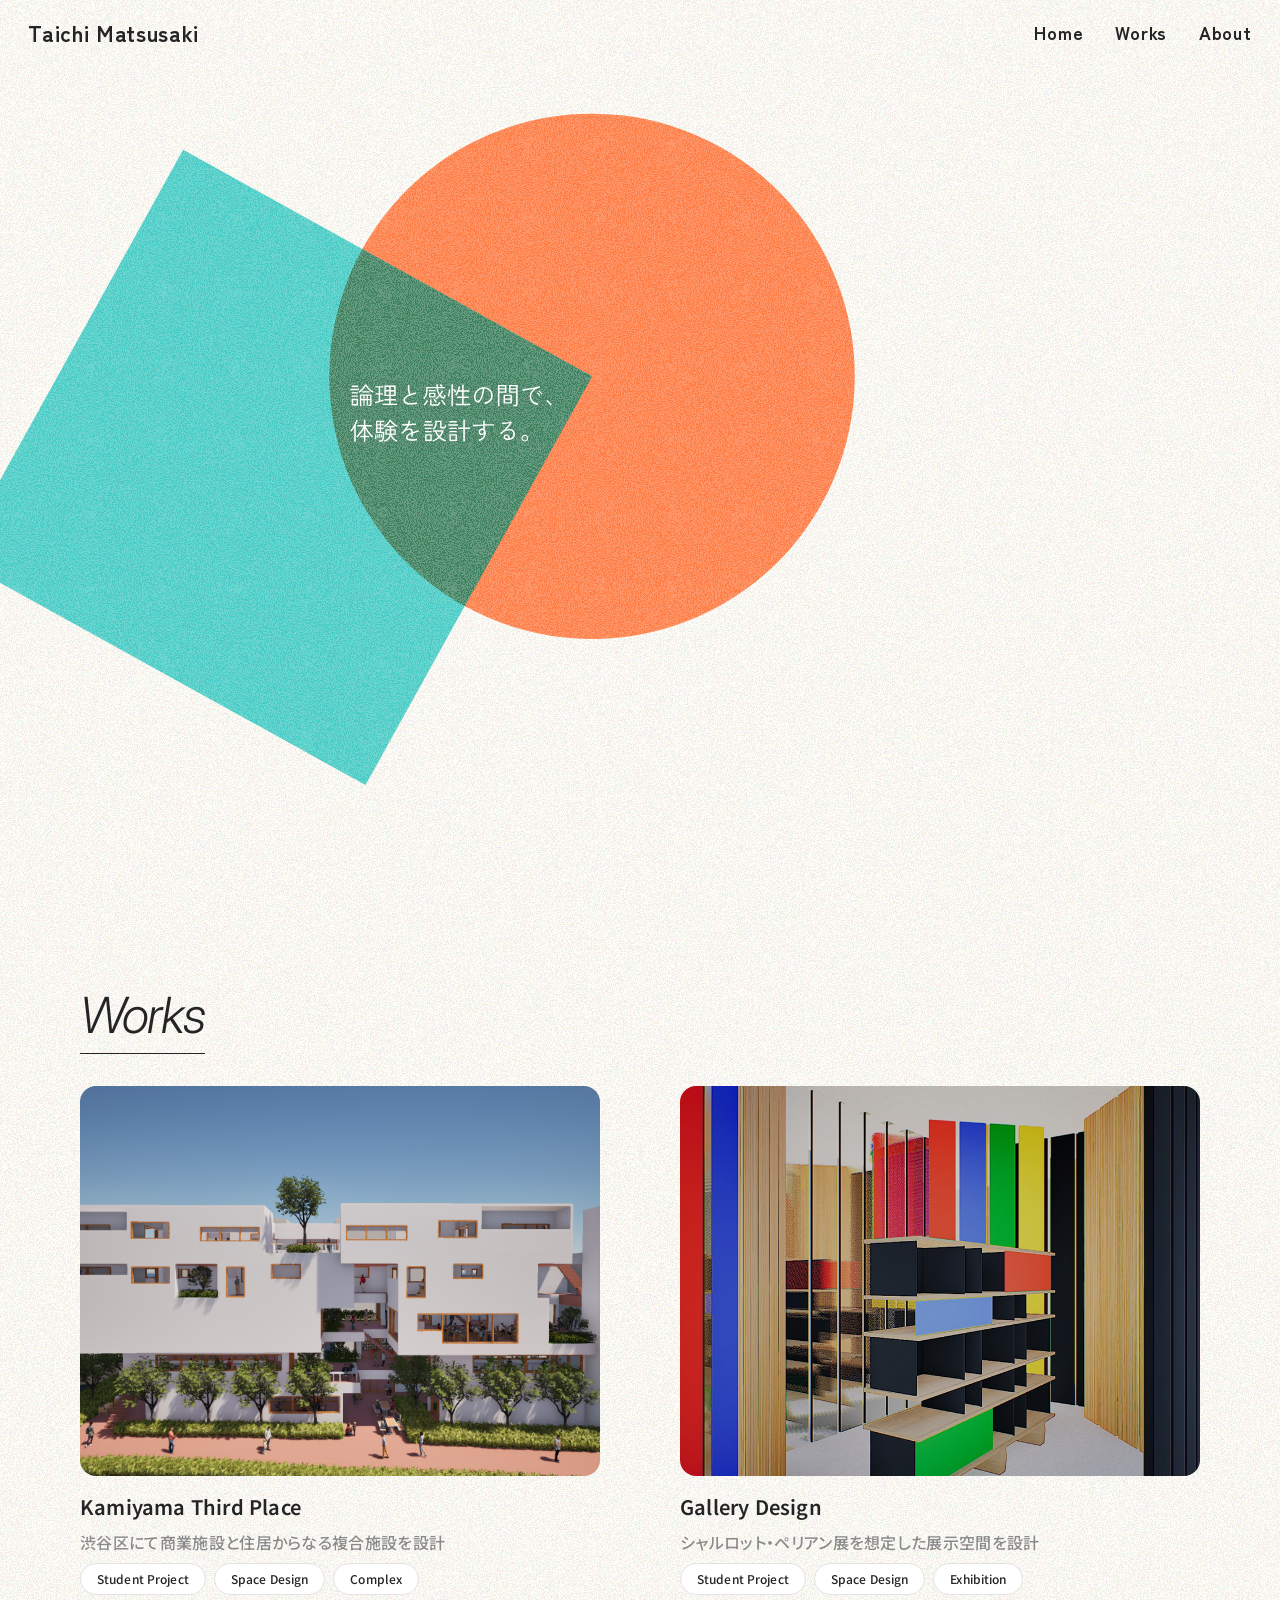
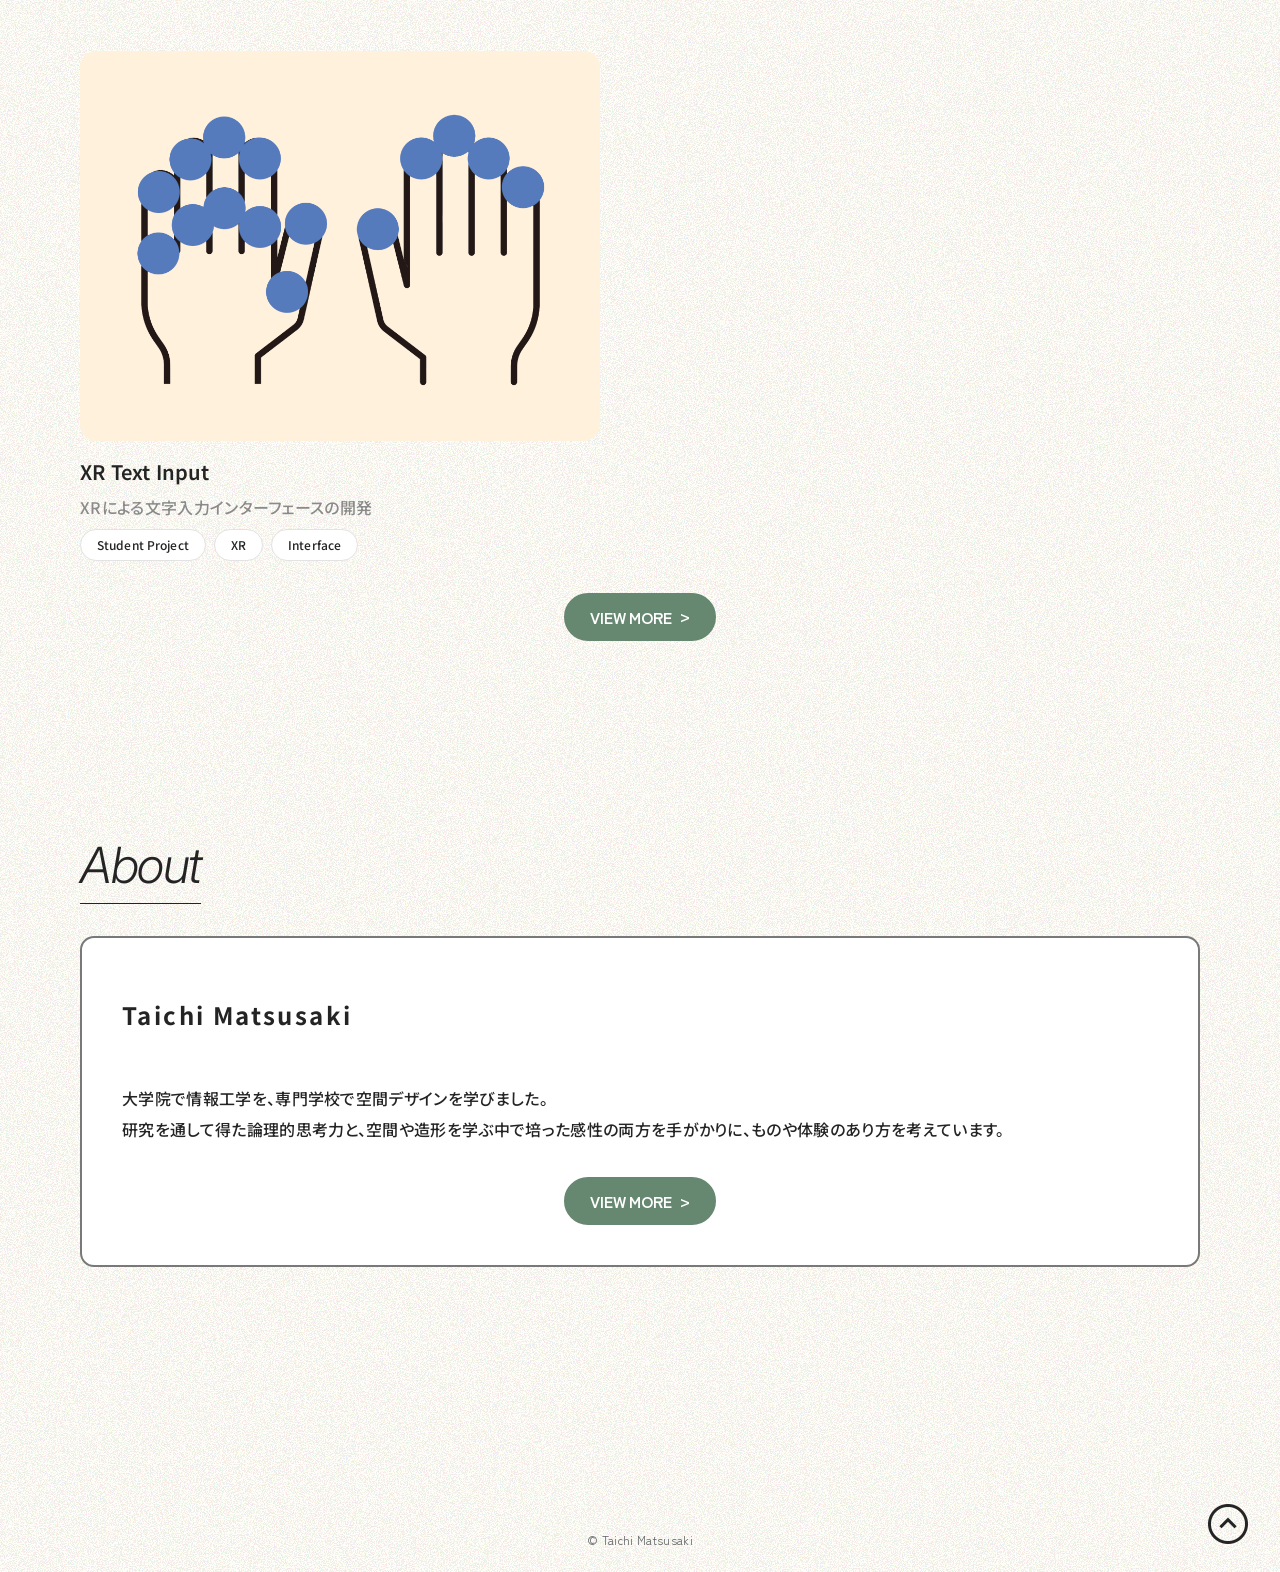
==== commit 6d6b6f48: "Work詳細ページ編集" ====
--- a/index.html
+++ b/index.html
@@ -5,6 +5,7 @@
     <meta name="viewport" content="width=device-width, initial-scale=1.0" />
     <title>Taichi Matsusaki Portfolio</title>
     <link rel="stylesheet" href="./styles.css" />
+    <script src="./works-data.js" defer></script>
     <script src="./site.js" defer></script>
   </head>
   <body class="top-entry">
@@ -40,54 +41,41 @@
           </div>
 
           <div class="works-grid">
-            <article class="work-item">
-              <a class="work-link" href="./works/works_detail/index.html">
+            <article class="work-item" data-work-key="kamiyama">
+              <a class="work-link" href="./works/kamiyama-third-place/index.html">
                 <div class="work-thumb">
-                  <img src="./images/Kamiyama_thumb.png" alt="Kamiyama Third Place" />
+                  <img src="./images/KamiyamaThirdPlace/Kamiyama_thumb.png" alt="Kamiyama Third Place" />
                 </div>
                 <div class="work-body">
                   <h3>Kamiyama Third Place</h3>
-                  <p>集合住宅における共用空間のあり方を考えた設計提案</p>
-                  <span class="work-chip">Space Design</span>
+                  <p>渋谷区にて商業施設と住居からなる複合施設を設計</p>
+                  <div class="work-chips" data-work-card-tags></div>
                 </div>
               </a>
             </article>
 
-            <article class="work-item">
-              <a class="work-link" href="./works/works_detail/index.html">
+            <article class="work-item" data-work-key="gallery">
+              <a class="work-link" href="./works/gallery-design/index.html">
                 <div class="work-thumb">
-                  <img src="./images/gallery-design-thumb.jpg" alt="Gallery Design" />
+                  <img src="./images/Gallery/gallery-design-thumb.jpg" alt="Gallery Design" />
                 </div>
                 <div class="work-body">
                   <h3>Gallery Design</h3>
-                  <p>ギャラリーの設計提案</p>
-                  <span class="work-chip">Space Design</span>
+                  <p>シャルロット・ペリアン展を想定した展示空間を設計</p>
+                  <div class="work-chips" data-work-card-tags></div>
                 </div>
               </a>
             </article>
 
-            <article class="work-item">
-              <a class="work-link" href="./works/works_detail/index.html">
+            <article class="work-item work-item-xr" data-work-key="xr">
+              <a class="work-link" href="./works/xr-text-input/index.html">
                 <div class="work-thumb">
-                  <img src="./images/residence_thumb.png" alt="Residence Design" />
-                </div>
-                <div class="work-body">
-                  <h3>Residence Design</h3>
-                  <p>集合住宅における共用空間のあり方を考えた設計提案</p>
-                  <span class="work-chip">Space Design</span>
-                </div>
-              </a>
-            </article>
-
-            <article class="work-item work-item-xr">
-              <a class="work-link" href="./works/works_detail/index.html">
-                <div class="work-thumb">
-                  <img src="./images/xrInput_thumb.png" alt="XR Text Input" />
+                  <img src="./images/XRInput/xrInput_thumb.png" alt="XR Text Input" />
                 </div>
                 <div class="work-body">
                   <h3>XR Text Input</h3>
-                  <p>XRによる文字入力</p>
-                  <span class="work-chip">XR</span>
+                  <p>XRによる文字入力インターフェースの開発</p>
+                  <div class="work-chips" data-work-card-tags></div>
                 </div>
               </a>
             </article>
@@ -107,7 +95,7 @@
             <h3>Taichi Matsusaki</h3>
             <p>
               大学院で情報工学を、専門学校で空間デザインを学びました。<br />
-              研究を通して得た論理性と、空間や造形を学ぶ中で培った感性の両方を手がかりに、ものや体験のあり方を考えています。
+              研究を通して得た論理的思考力と、空間や造形を学ぶ中で培った感性の両方を手がかりに、ものや体験のあり方を考えています。
             </p>
             <a class="about-card-link" href="./about/index.html">VIEW MORE</a>
           </div>
--- a/styles.css
+++ b/styles.css
@@ -335,6 +335,12 @@
   display: grid;
   gap: 0.5rem;
   padding-top: 16px;
+}
+
+.work-chips {
+  display: flex;
+  flex-wrap: wrap;
+  gap: 8px;
 }
 
 .work-body h3 {
@@ -607,6 +613,9 @@
 
 .detail-lead {
   font-weight: 500;
+  line-height: 1.95;
+  color: var(--text);
+  margin: 0;
 }
 
 .detail-hero-media,
@@ -619,13 +628,11 @@
 .detail-hero-media img,
 .detail-inline-media img {
   width: 100%;
-  height: 100%;
-  object-fit: cover;
+  height: auto;
   display: block;
 }
 
 .detail-hero-media {
-  aspect-ratio: 4 / 3;
   margin-bottom: 32px;
 }
 
@@ -673,12 +680,13 @@
   max-width: 760px;
 }
 
-.detail-inline-media {
-  aspect-ratio: 4 / 3;
-}
-
+.detail-block .detail-inline-media + .detail-prose {
+  margin-top: 48px;
+}
+
+.detail-inline-media,
 .detail-inline-media-wide {
-  aspect-ratio: 16 / 9;
+  aspect-ratio: auto;
 }
 
 @media (max-width: 1175px) {
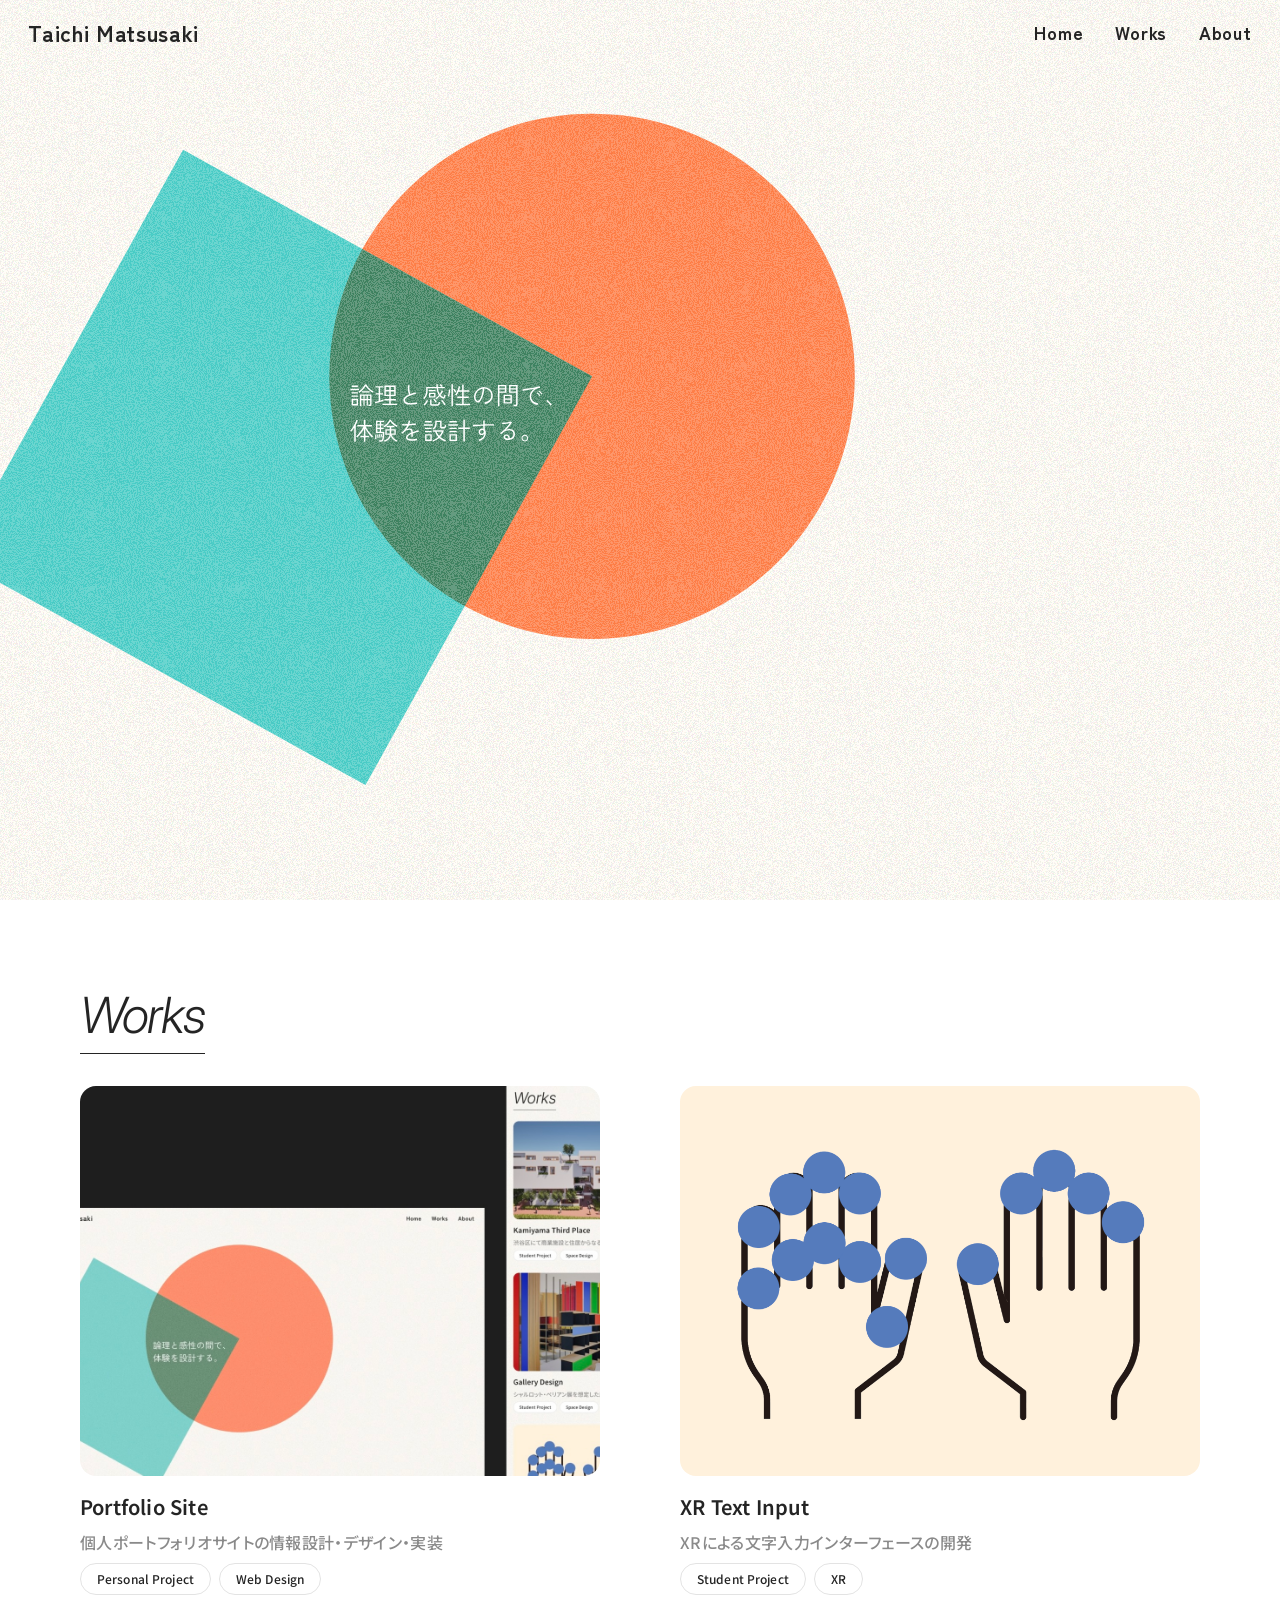
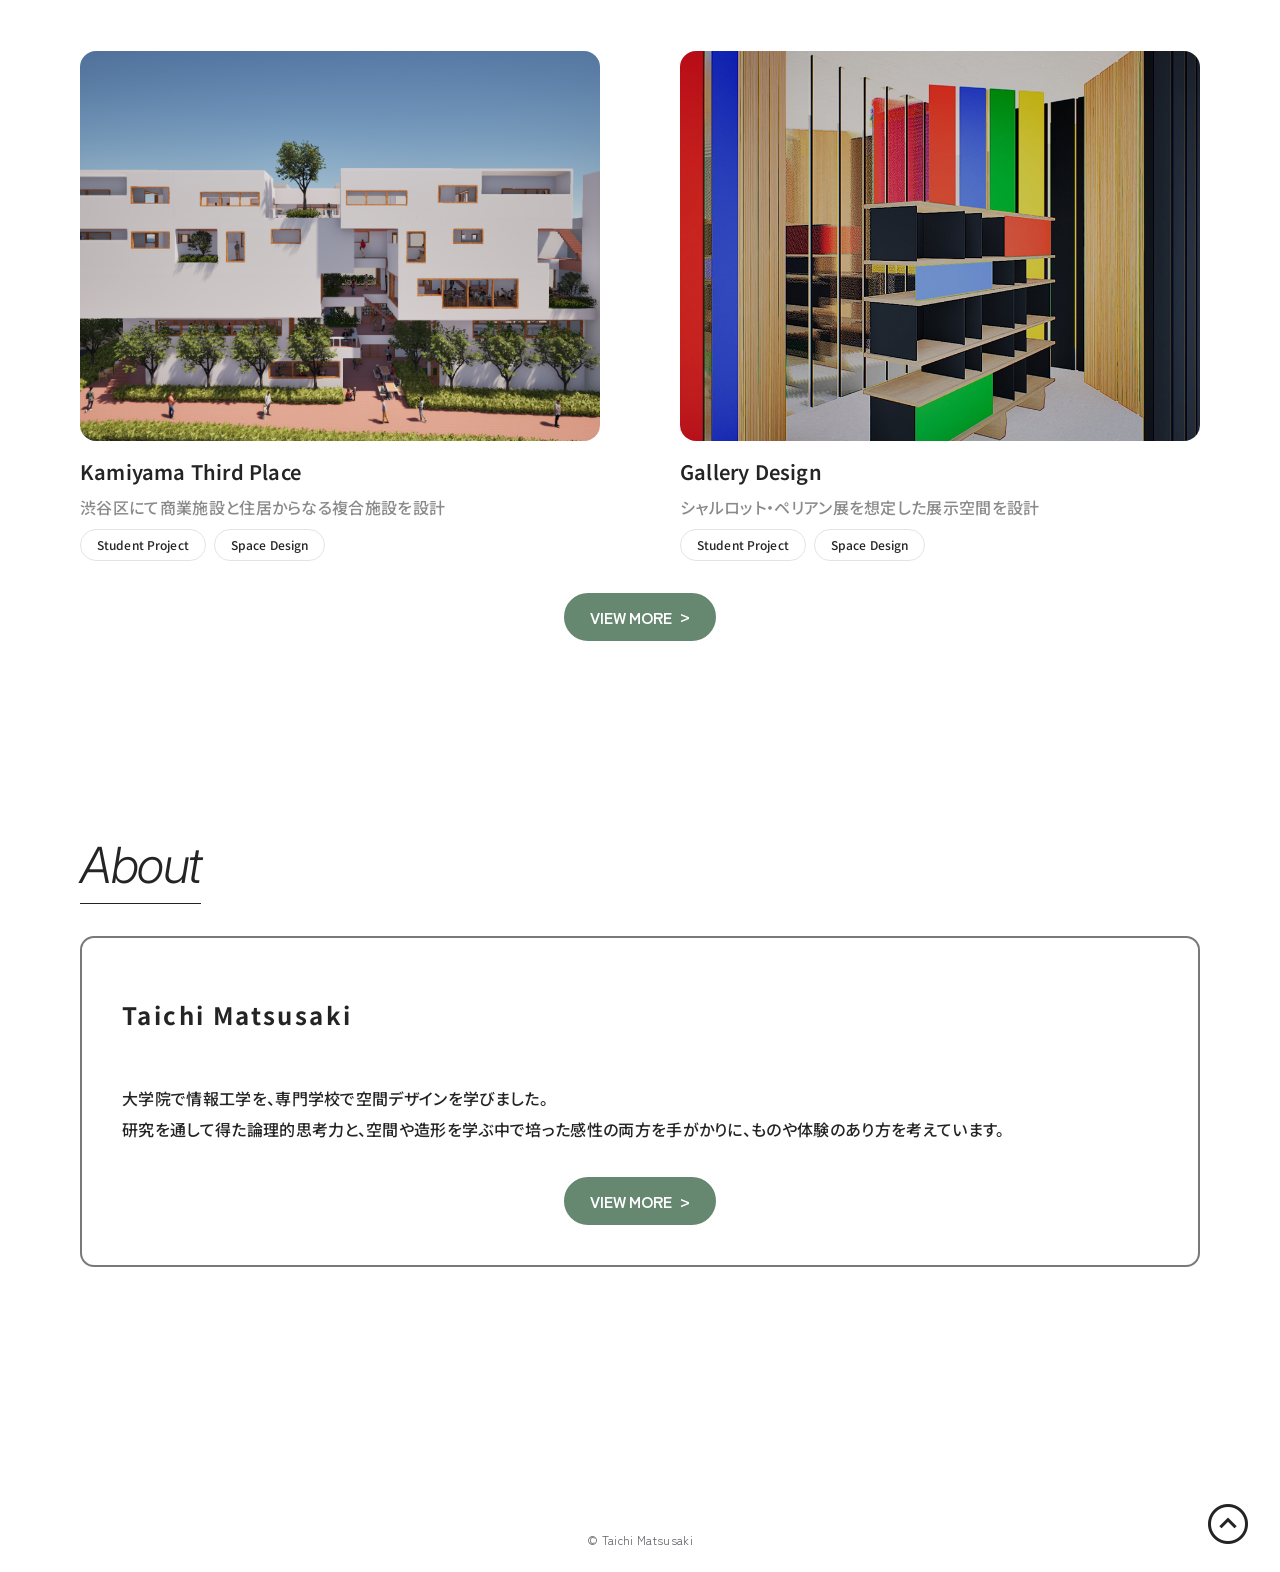
==== commit 0f23ae2c: "portfolioSite追加、背景修正" ====
--- a/index.html
+++ b/index.html
@@ -41,6 +41,32 @@
           </div>
 
           <div class="works-grid">
+            <article class="work-item" data-work-key="portfolio-site">
+              <a class="work-link" href="./works/portfolio-site/index.html">
+                <div class="work-thumb">
+                  <img src="./images/PortfolioSite/portfolioSite_thumb.jpg" alt="Portfolio Site" />
+                </div>
+                <div class="work-body">
+                  <h3>Portfolio Site</h3>
+                  <p>個人ポートフォリオサイトの情報設計・デザイン・実装</p>
+                  <div class="work-chips" data-work-card-tags></div>
+                </div>
+              </a>
+            </article>
+
+            <article class="work-item work-item-xr" data-work-key="xr">
+              <a class="work-link" href="./works/xr-text-input/index.html">
+                <div class="work-thumb">
+                  <img src="./images/XRInput/xrInput_thumb.png" alt="XR Text Input" />
+                </div>
+                <div class="work-body">
+                  <h3>XR Text Input</h3>
+                  <p>XRによる文字入力インターフェースの開発</p>
+                  <div class="work-chips" data-work-card-tags></div>
+                </div>
+              </a>
+            </article>
+
             <article class="work-item" data-work-key="kamiyama">
               <a class="work-link" href="./works/kamiyama-third-place/index.html">
                 <div class="work-thumb">
@@ -62,19 +88,6 @@
                 <div class="work-body">
                   <h3>Gallery Design</h3>
                   <p>シャルロット・ペリアン展を想定した展示空間を設計</p>
-                  <div class="work-chips" data-work-card-tags></div>
-                </div>
-              </a>
-            </article>
-
-            <article class="work-item work-item-xr" data-work-key="xr">
-              <a class="work-link" href="./works/xr-text-input/index.html">
-                <div class="work-thumb">
-                  <img src="./images/XRInput/xrInput_thumb.png" alt="XR Text Input" />
-                </div>
-                <div class="work-body">
-                  <h3>XR Text Input</h3>
-                  <p>XRによる文字入力インターフェースの開発</p>
                   <div class="work-chips" data-work-card-tags></div>
                 </div>
               </a>
--- a/styles.css
+++ b/styles.css
@@ -10,6 +10,7 @@
   --body-font: "Noto Sans JP", "Helvetica Neue", Arial, sans-serif;
   --shell-pad: clamp(20px, 2.22vw, 32px);
   --bg-image-size: cover;
+  --bg-image-position: center top;
 }
 
 * {
@@ -28,13 +29,13 @@
 }
 
 body {
+  position: relative;
+  isolation: isolate;
   min-width: 320px;
   overflow-x: hidden;
   overflow-y: auto;
   overscroll-behavior-y: none;
-  background:
-    url("./images/Portfolio_background.svg") center top / var(--bg-image-size) repeat-y,
-    var(--bg);
+  background: var(--bg);
   color: var(--text);
   font-family: var(--body-font);
   letter-spacing: 0.02em;
@@ -43,10 +44,19 @@
   -webkit-font-smoothing: antialiased;
 }
 
+body::before {
+  content: "";
+  position: fixed;
+  inset: 0;
+  z-index: -1;
+  pointer-events: none;
+  background:
+    url("./images/Portfolio_background.svg") var(--bg-image-position) / var(--bg-image-size) repeat-y,
+    var(--bg);
+}
+
 .top-entry {
-  background:
-    url("./images/Portfolio_background.svg") center top / var(--bg-image-size) repeat-y,
-    var(--bg);
+  background: transparent;
 }
 
 a {
@@ -115,9 +125,8 @@
   z-index: -1;
   transform: translateX(-50%);
   background:
-    url("./images/Portfolio_background.svg") center top / var(--bg-image-size) repeat-y,
+    url("./images/Portfolio_background.svg") var(--bg-image-position) / var(--bg-image-size) repeat-y,
     var(--bg);
-  background-position: center -1px;
 }
 
 .material-symbols-outlined {
@@ -669,7 +678,7 @@
 .detail-block h3 {
   margin: 0;
   font-family: var(--body-font);
-  font-size: 24px;
+  font-size: 20px;
   font-weight: 600;
   letter-spacing: 0.01em;
 }
@@ -687,6 +696,37 @@
 .detail-inline-media,
 .detail-inline-media-wide {
   aspect-ratio: auto;
+}
+
+.detail-scroll-media {
+  width: 100%;
+  height: 360px;
+  overflow-y: auto;
+  overflow-x: hidden;
+  border-radius: 16px;
+  background: #ece7dd;
+  border: 1px solid #d5d0c7;
+}
+
+.detail-scroll-media img {
+  width: 100%;
+  height: auto;
+  display: block;
+}
+
+.detail-scroll-media-portrait {
+  width: min(420px, 100%);
+  height: 720px;
+  justify-self: center;
+}
+
+.detail-media-stack {
+  display: grid;
+  gap: 16px;
+}
+
+.detail-block .detail-media-stack + .detail-media-stack {
+  margin-top: 32px;
 }
 
 @media (max-width: 1175px) {
@@ -725,7 +765,7 @@
     border: 1px solid rgba(36, 36, 36, 0.12);
     border-radius: 14px;
     background:
-      url("./images/Portfolio_background.svg") center top / var(--bg-image-size) repeat-y,
+      url("./images/Portfolio_background.svg") var(--bg-image-position) / var(--bg-image-size) repeat-y,
       var(--bg);
     box-shadow: 0 14px 32px rgba(36, 36, 36, 0.08);
     opacity: 0;
@@ -824,6 +864,14 @@
   .detail-article {
     gap: 56px;
   }
+
+  .detail-scroll-media {
+    height: 280px;
+  }
+
+  .detail-scroll-media-portrait {
+    height: 520px;
+  }
 }
 
 @media (max-width: 380px) {
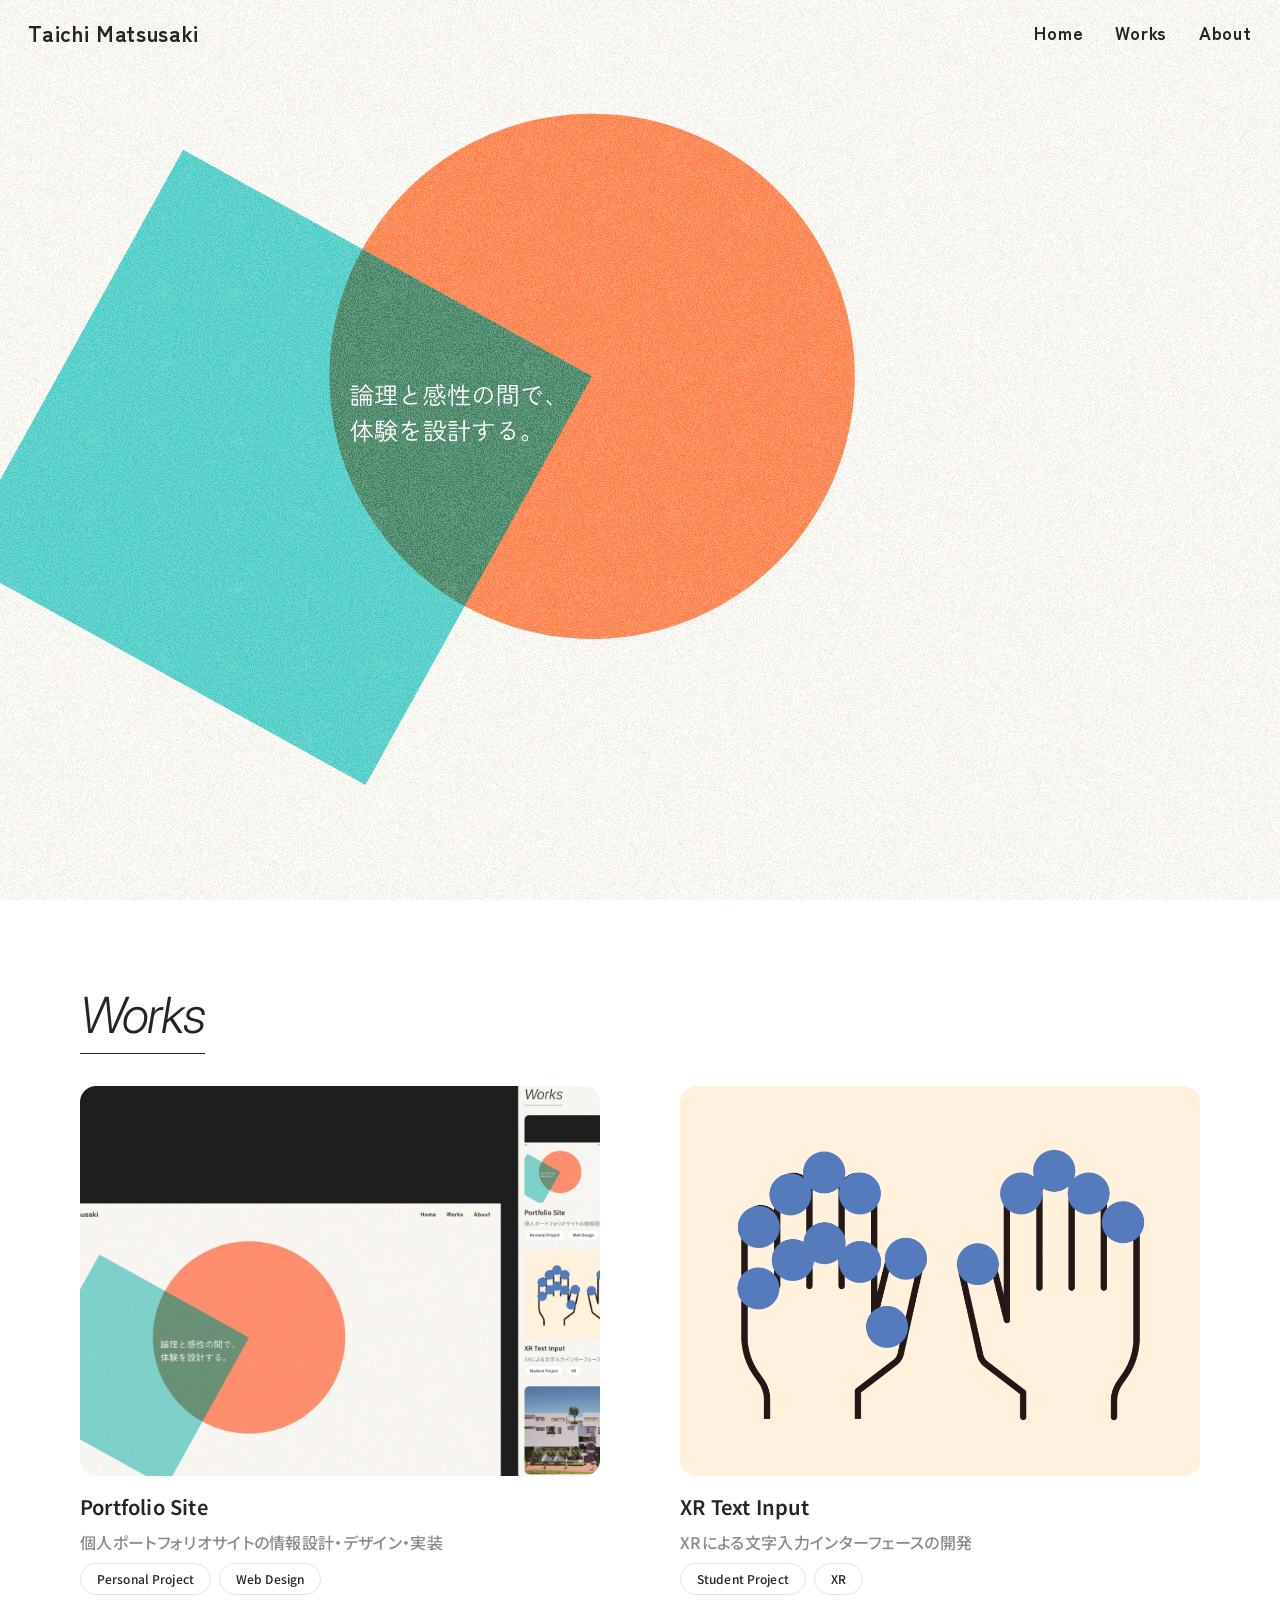
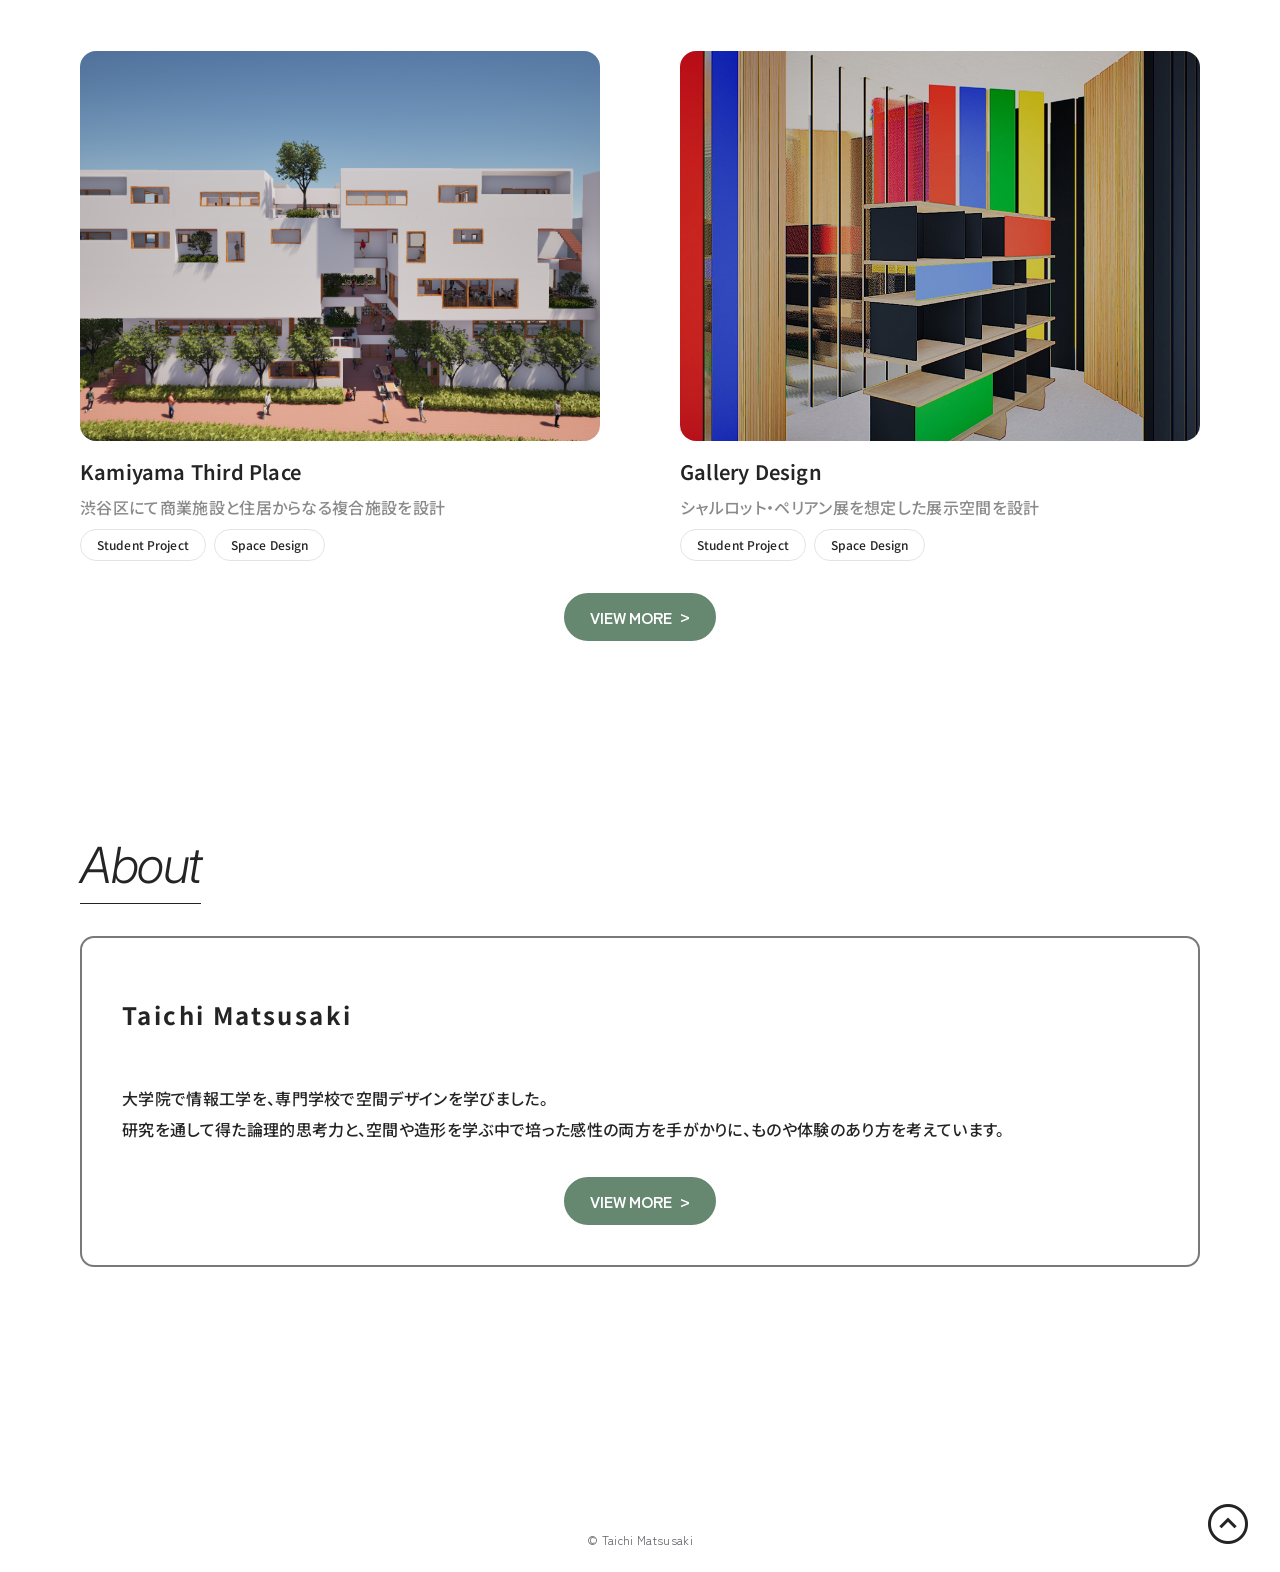
==== commit fdbf25a6: "ファビコン追加" ====
--- a/index.html
+++ b/index.html
@@ -4,6 +4,7 @@
     <meta charset="UTF-8" />
     <meta name="viewport" content="width=device-width, initial-scale=1.0" />
     <title>Taichi Matsusaki Portfolio</title>
+    <link rel="icon" type="image/png" href="./images/favicon.png" />
     <link rel="stylesheet" href="./styles.css" />
     <script src="./works-data.js" defer></script>
     <script src="./site.js" defer></script>
--- a/styles.css
+++ b/styles.css
@@ -242,6 +242,39 @@
   padding-top: 40px;
 }
 
+.works-filters {
+  display: flex;
+  flex-wrap: wrap;
+  gap: 12px;
+}
+
+.works-filter-chip {
+  appearance: none;
+  border: 1px solid #e3e3e3;
+  border-radius: 999px;
+  background: #ffffff;
+  color: #242424;
+  min-height: 40px;
+  padding: 8px 16px;
+  font-family: "Noto Sans JP", "Helvetica Neue", Arial, sans-serif;
+  font-size: 14px;
+  font-weight: 500;
+  line-height: 1;
+  letter-spacing: 0.01em;
+  cursor: pointer;
+  transition:
+    background-color 220ms ease,
+    border-color 220ms ease,
+    color 220ms ease,
+    opacity 220ms ease;
+}
+
+.works-filter-chip.is-active {
+  border-color: var(--accent-green);
+  background: var(--accent-green);
+  color: #ffffff;
+}
+
 .about-page-content {
   display: grid;
   gap: 80px;
@@ -311,6 +344,10 @@
   display: grid;
   grid-template-columns: repeat(2, minmax(0, 1fr));
   gap: 56px 80px;
+}
+
+.works-grid .work-item[hidden] {
+  display: none;
 }
 
 .work-link {
@@ -825,6 +862,16 @@
     padding-top: 16px;
   }
 
+  .works-filters {
+    gap: 8px;
+  }
+
+  .works-filter-chip {
+    min-height: 36px;
+    padding: 8px 14px;
+    font-size: 13px;
+  }
+
   .about-page-content {
     gap: 56px;
   }
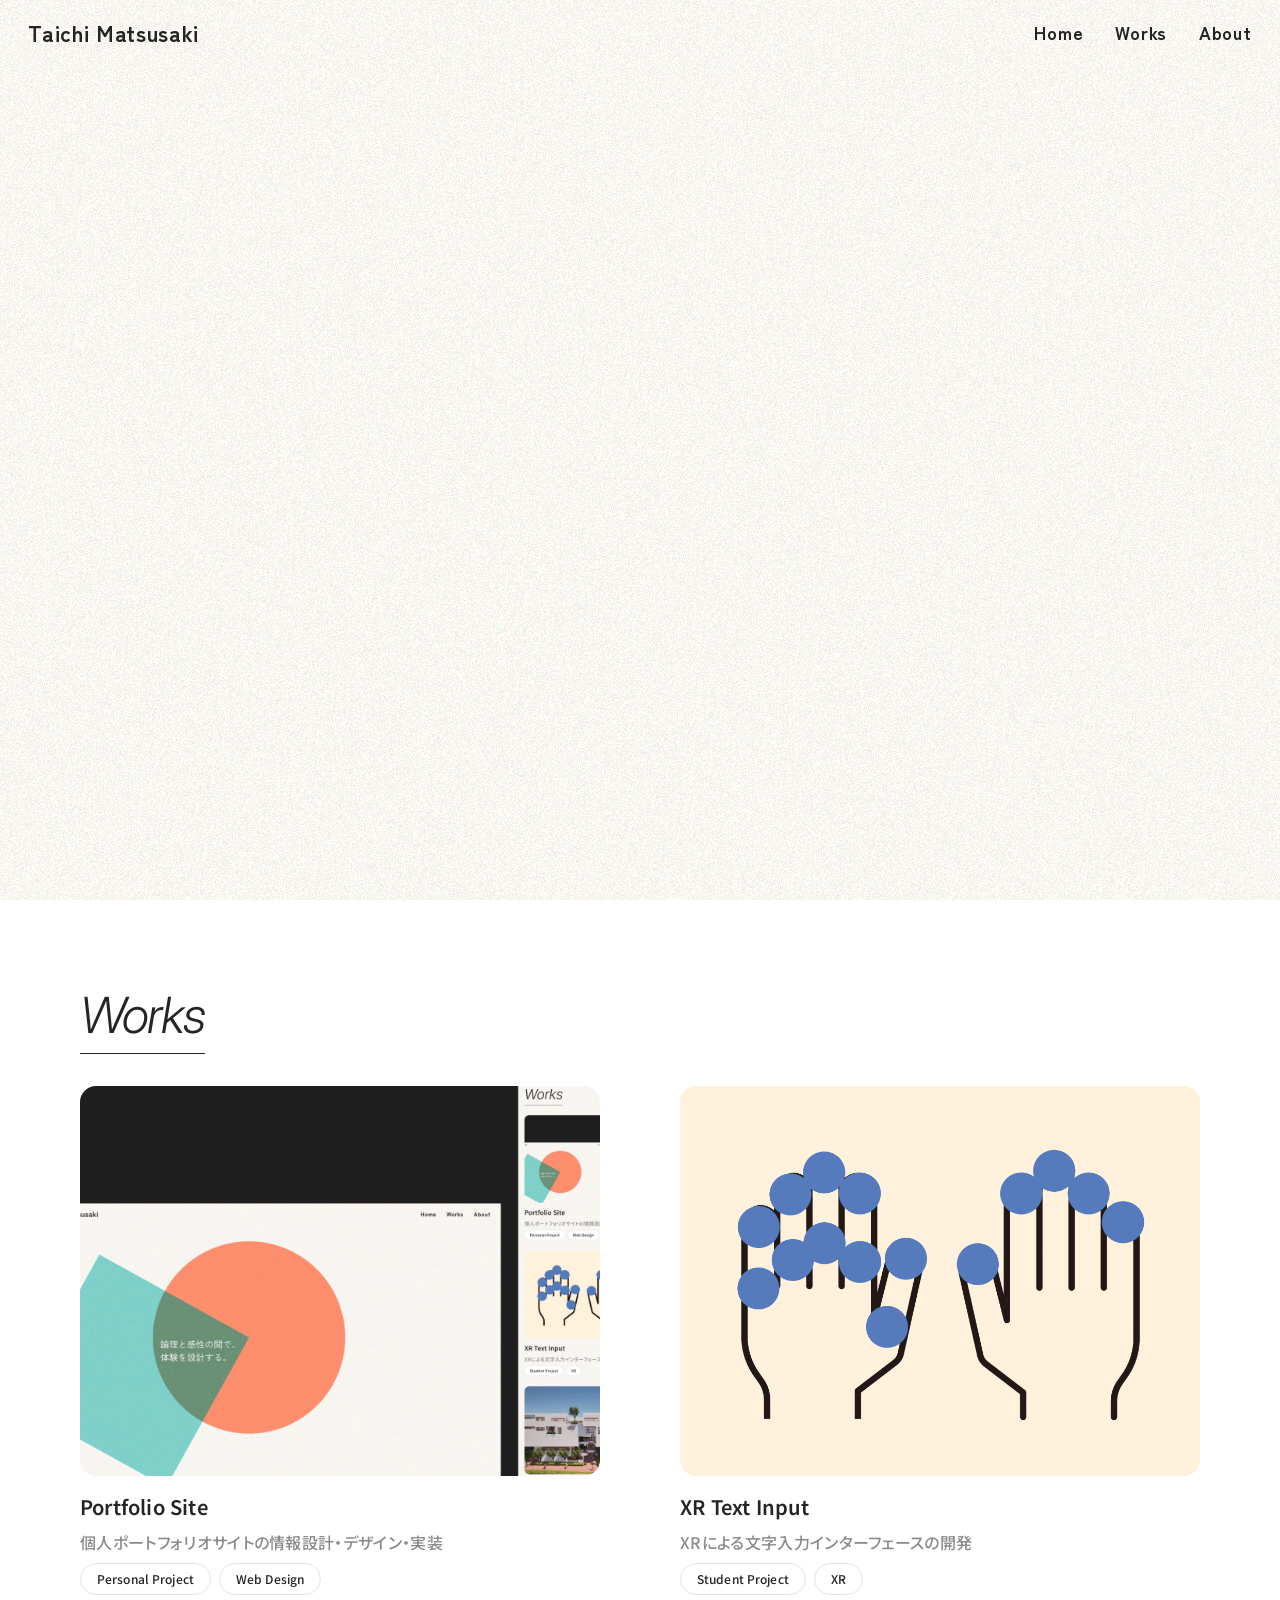
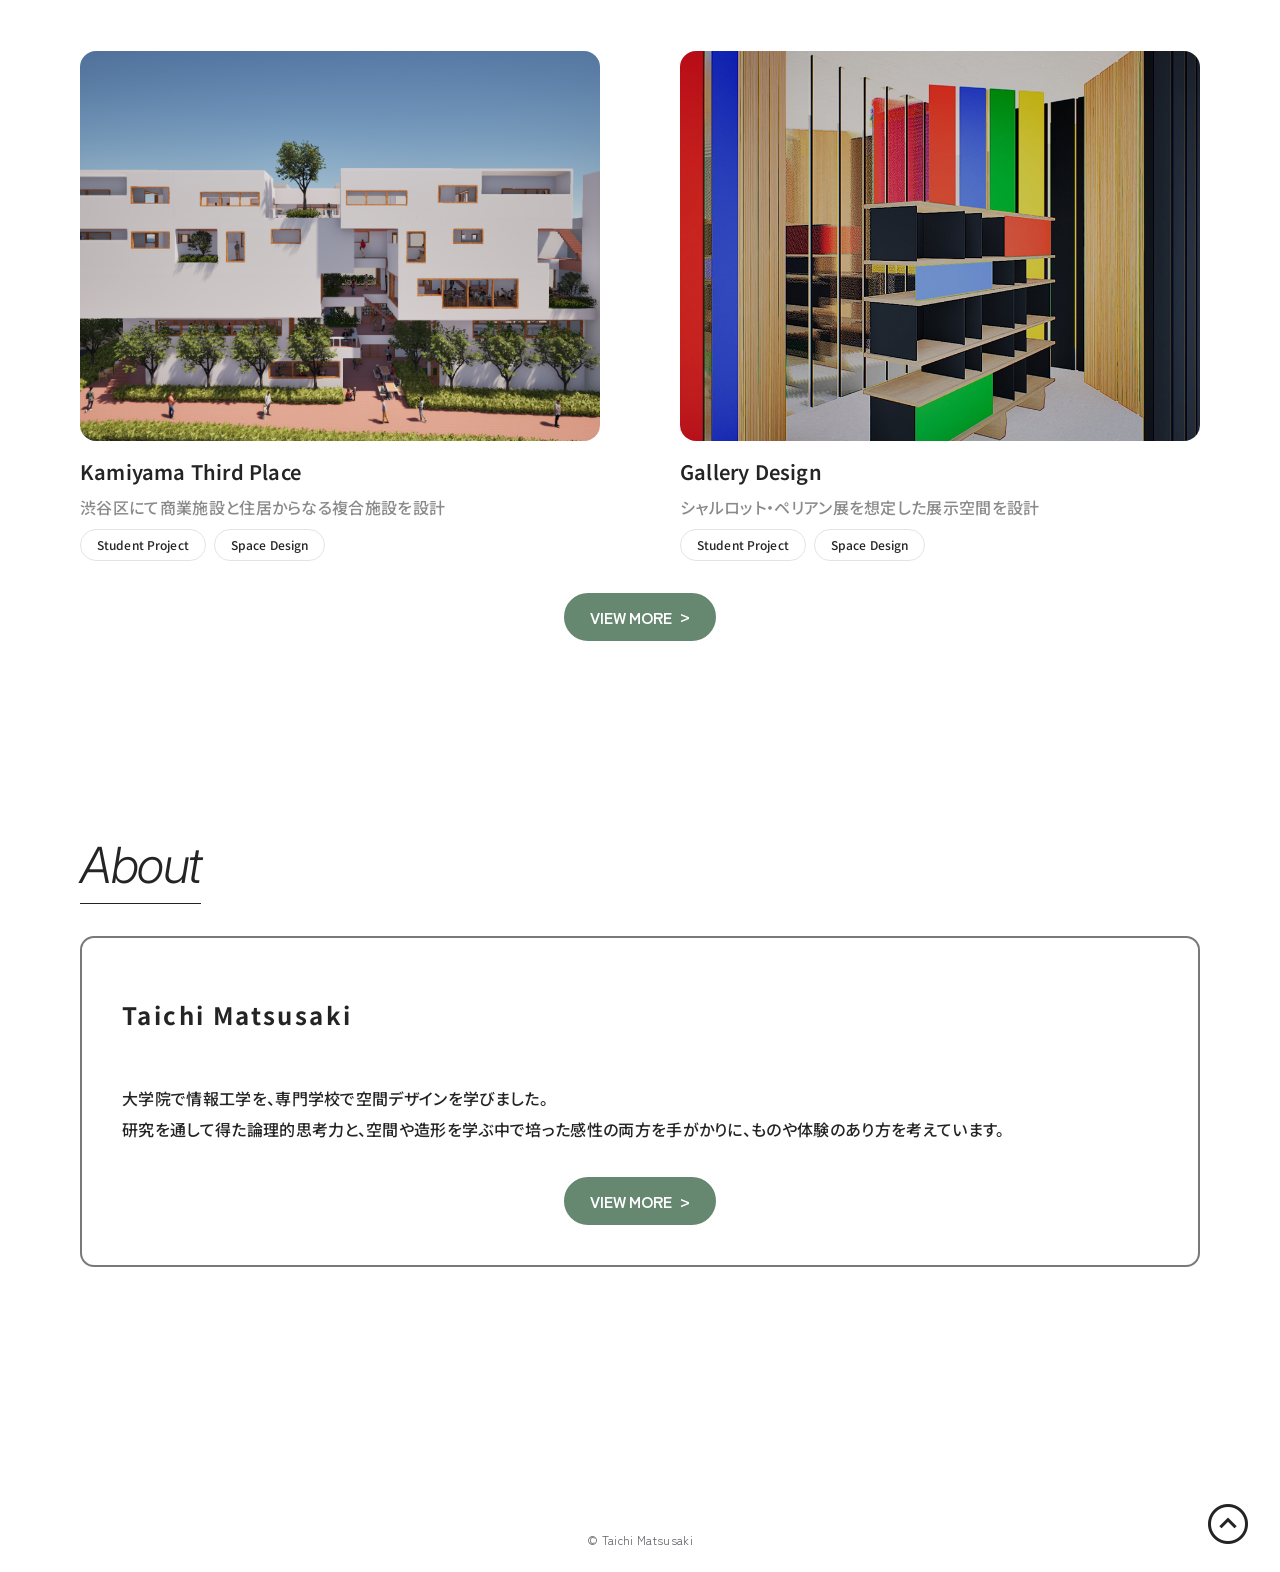
==== commit 870c6d85: "SP画像粗さ修正" ====
--- a/index.html
+++ b/index.html
@@ -32,7 +32,7 @@
       <main class="top-main">
         <section class="top-hero">
           <div class="hero-art" aria-hidden="true">
-            <img src="./images/motif.svg" alt="" />
+            <img src="./images/motif.png" alt="" />
           </div>
         </section>
 
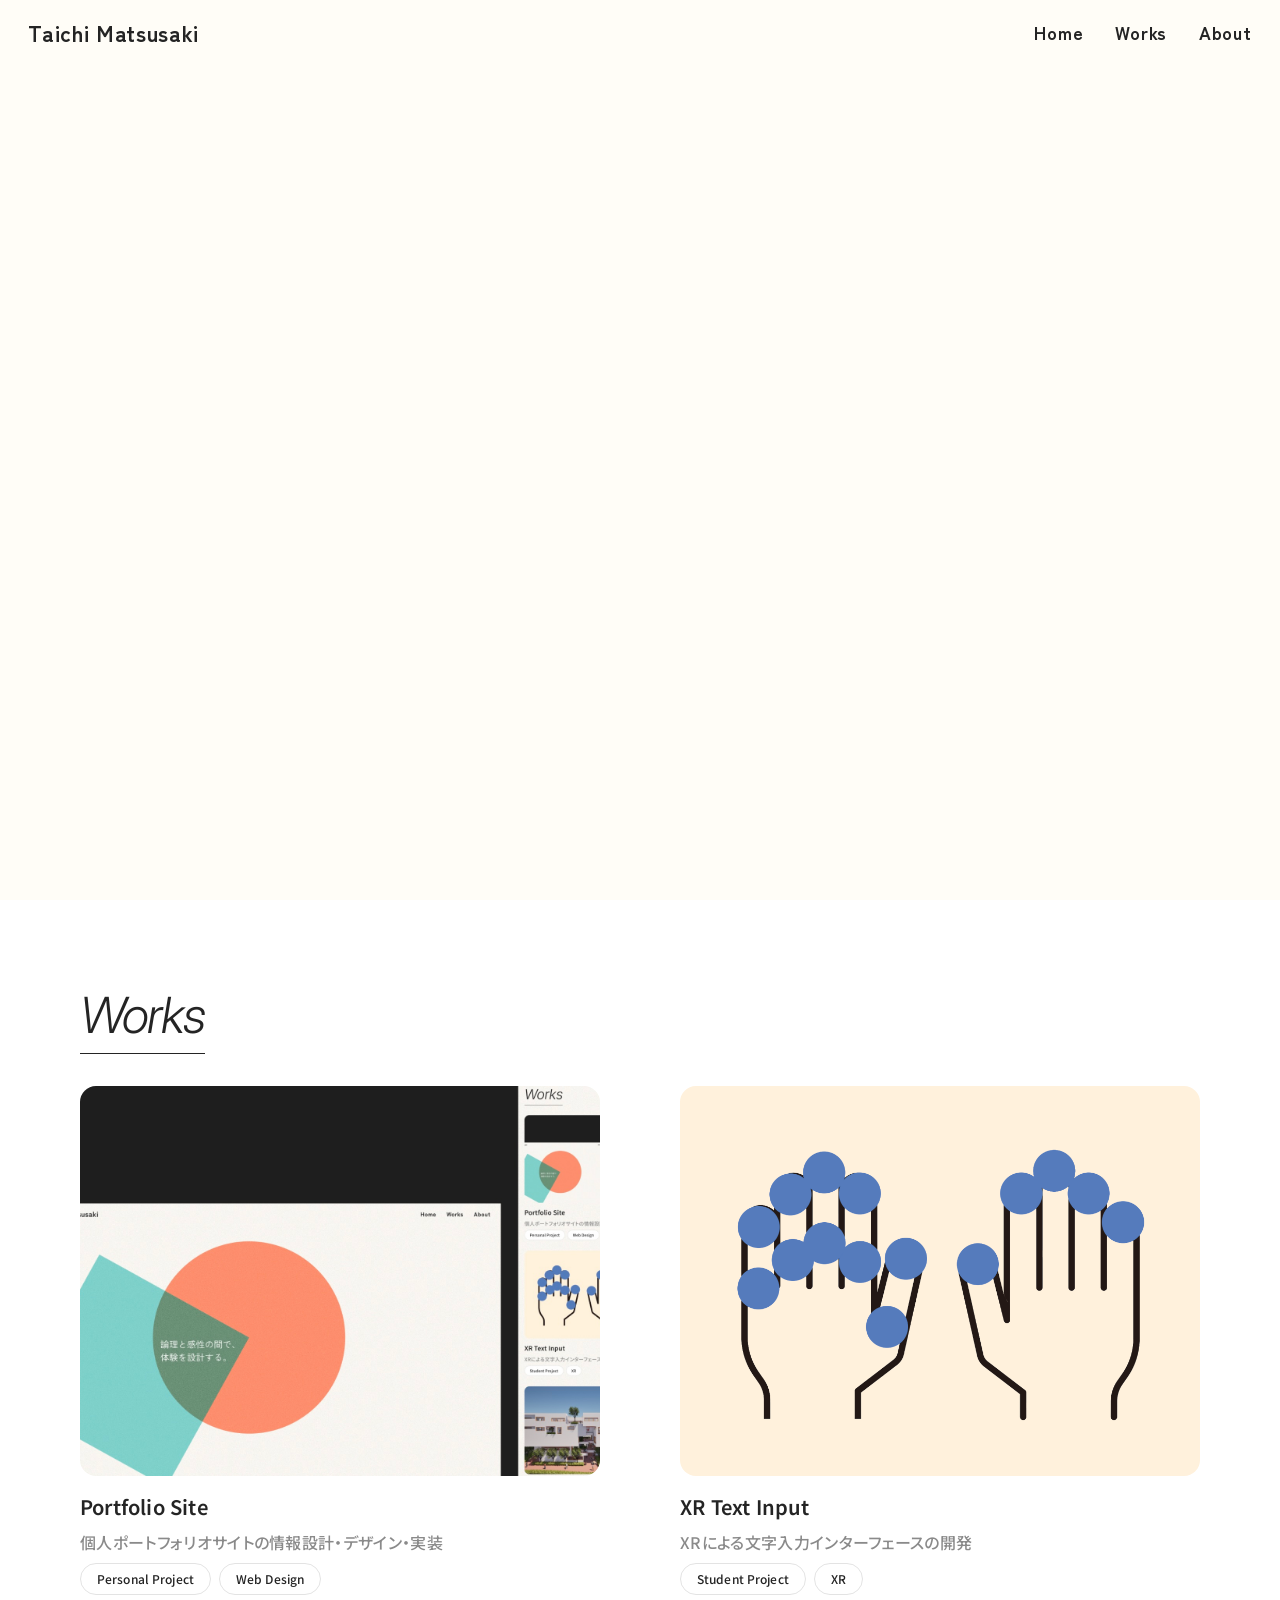
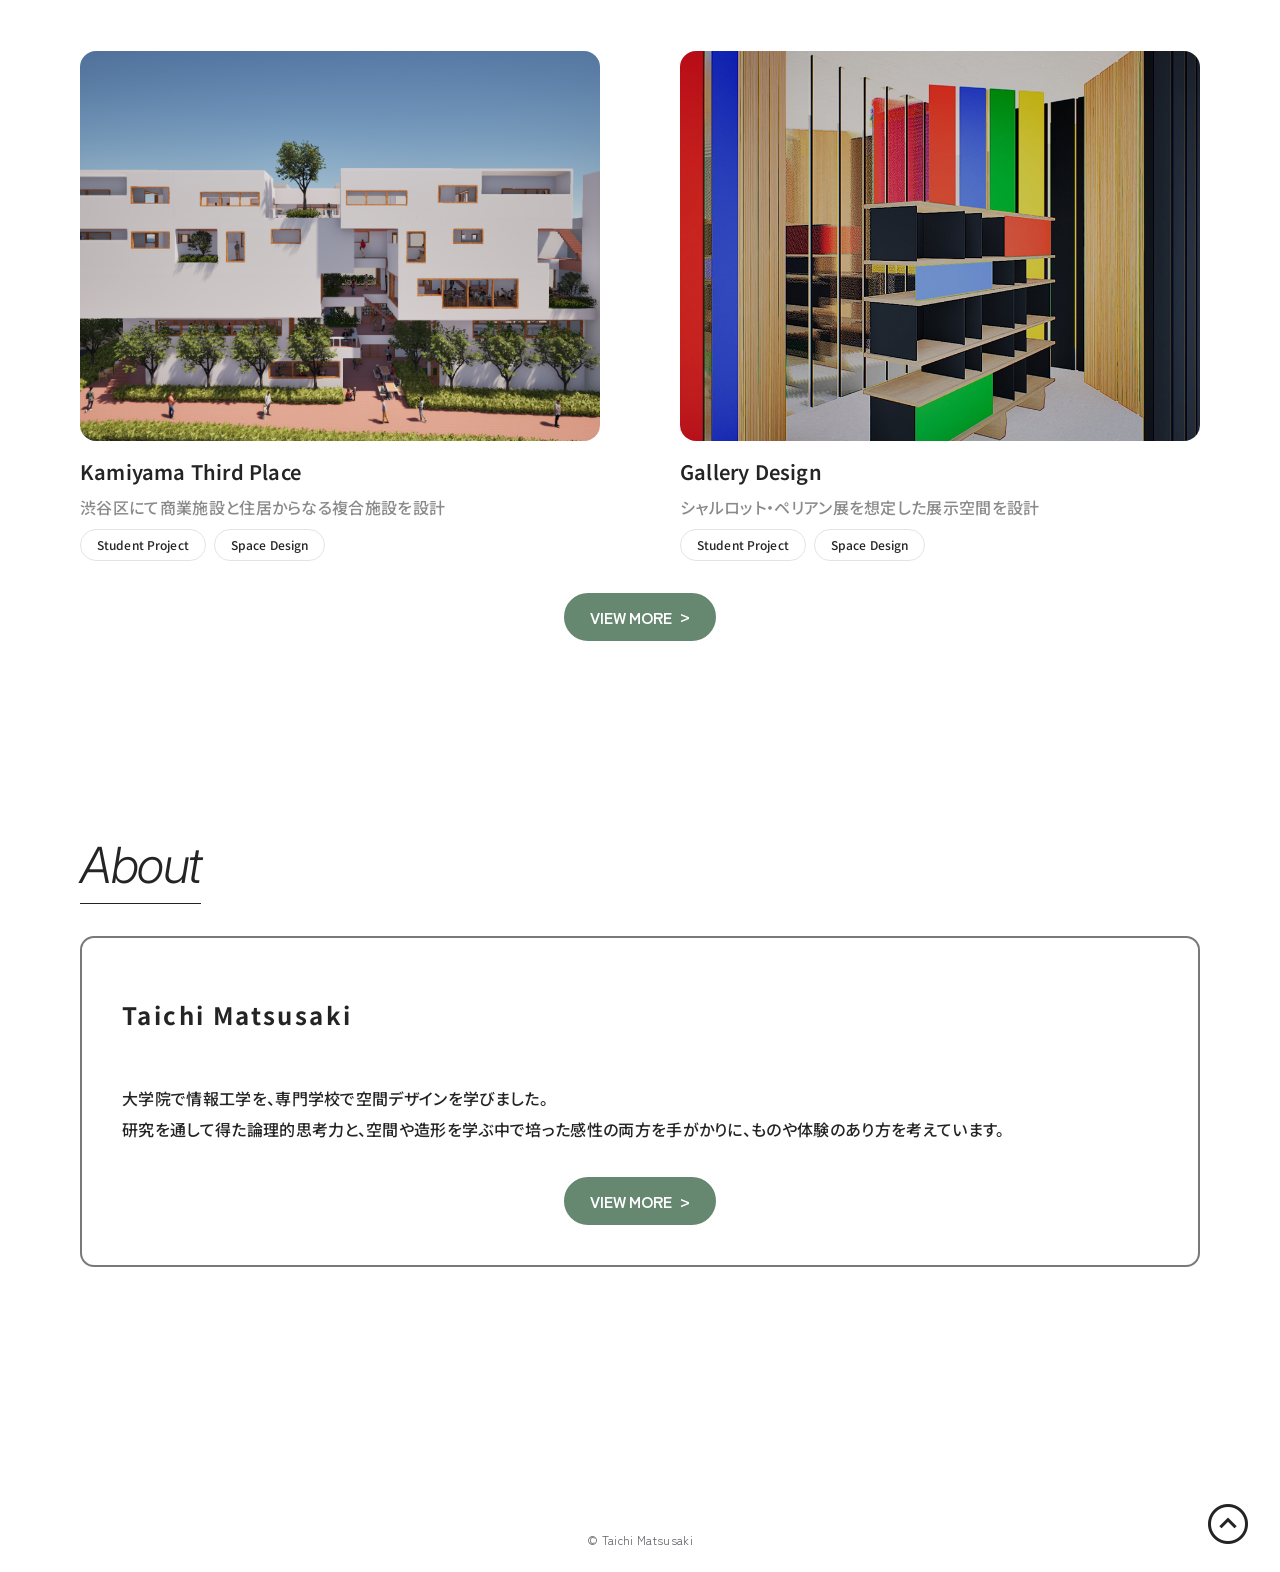
==== commit fc8b3226: "Add Google Tag Manager scripts to index.html" ====
--- a/index.html
+++ b/index.html
@@ -1,6 +1,14 @@
 <!DOCTYPE html>
 <html lang="ja">
   <head>
+    <!-- Google Tag Manager -->
+    <script>(function(w,d,s,l,i){w[l]=w[l]||[];w[l].push({'gtm.start':
+    new Date().getTime(),event:'gtm.js'});var f=d.getElementsByTagName(s)[0],
+    j=d.createElement(s),dl=l!='dataLayer'?'&l='+l:'';j.async=true;j.src=
+    'https://www.googletagmanager.com/gtm.js?id='+i+dl;f.parentNode.insertBefore(j,f);
+    })(window,document,'script','dataLayer','GTM-5NND4SVL');</script>
+    <!-- End Google Tag Manager -->
+    
     <meta charset="UTF-8" />
     <meta name="viewport" content="width=device-width, initial-scale=1.0" />
     <title>Taichi Matsusaki Portfolio</title>
@@ -10,6 +18,11 @@
     <script src="./site.js" defer></script>
   </head>
   <body class="top-entry">
+    <!-- Google Tag Manager (noscript) -->
+    <noscript><iframe src="https://www.googletagmanager.com/ns.html?id=GTM-5NND4SVL"
+    height="0" width="0" style="display:none;visibility:hidden"></iframe></noscript>
+    <!-- End Google Tag Manager (noscript) -->
+    
     <div class="page-shell top-page" id="top">
       <header class="top-header">
         <a class="top-logo" href="./index.html">Taichi Matsusaki</a>
--- a/styles.css
+++ b/styles.css
@@ -47,11 +47,11 @@
 body::before {
   content: "";
   position: fixed;
-  inset: 0;
+  inset: -2px 0 0;
   z-index: -1;
   pointer-events: none;
   background:
-    url("./images/Portfolio_background.svg") var(--bg-image-position) / var(--bg-image-size) repeat-y,
+    url("./images/Portfolio_background.png") var(--bg-image-position) / var(--bg-image-size) repeat-y,
     var(--bg);
 }
 
@@ -119,13 +119,13 @@
 .top-header::before {
   content: "";
   position: absolute;
-  inset: 0;
+  inset: -2px 0 0;
   left: 50%;
   width: 100vw;
   z-index: -1;
   transform: translateX(-50%);
   background:
-    url("./images/Portfolio_background.svg") var(--bg-image-position) / var(--bg-image-size) repeat-y,
+    url("./images/Portfolio_background.png") var(--bg-image-position) / var(--bg-image-size) repeat-y,
     var(--bg);
 }
 
@@ -802,7 +802,7 @@
     border: 1px solid rgba(36, 36, 36, 0.12);
     border-radius: 14px;
     background:
-      url("./images/Portfolio_background.svg") var(--bg-image-position) / var(--bg-image-size) repeat-y,
+      url("./images/Portfolio_background.png") var(--bg-image-position) / var(--bg-image-size) repeat-y,
       var(--bg);
     box-shadow: 0 14px 32px rgba(36, 36, 36, 0.08);
     opacity: 0;
